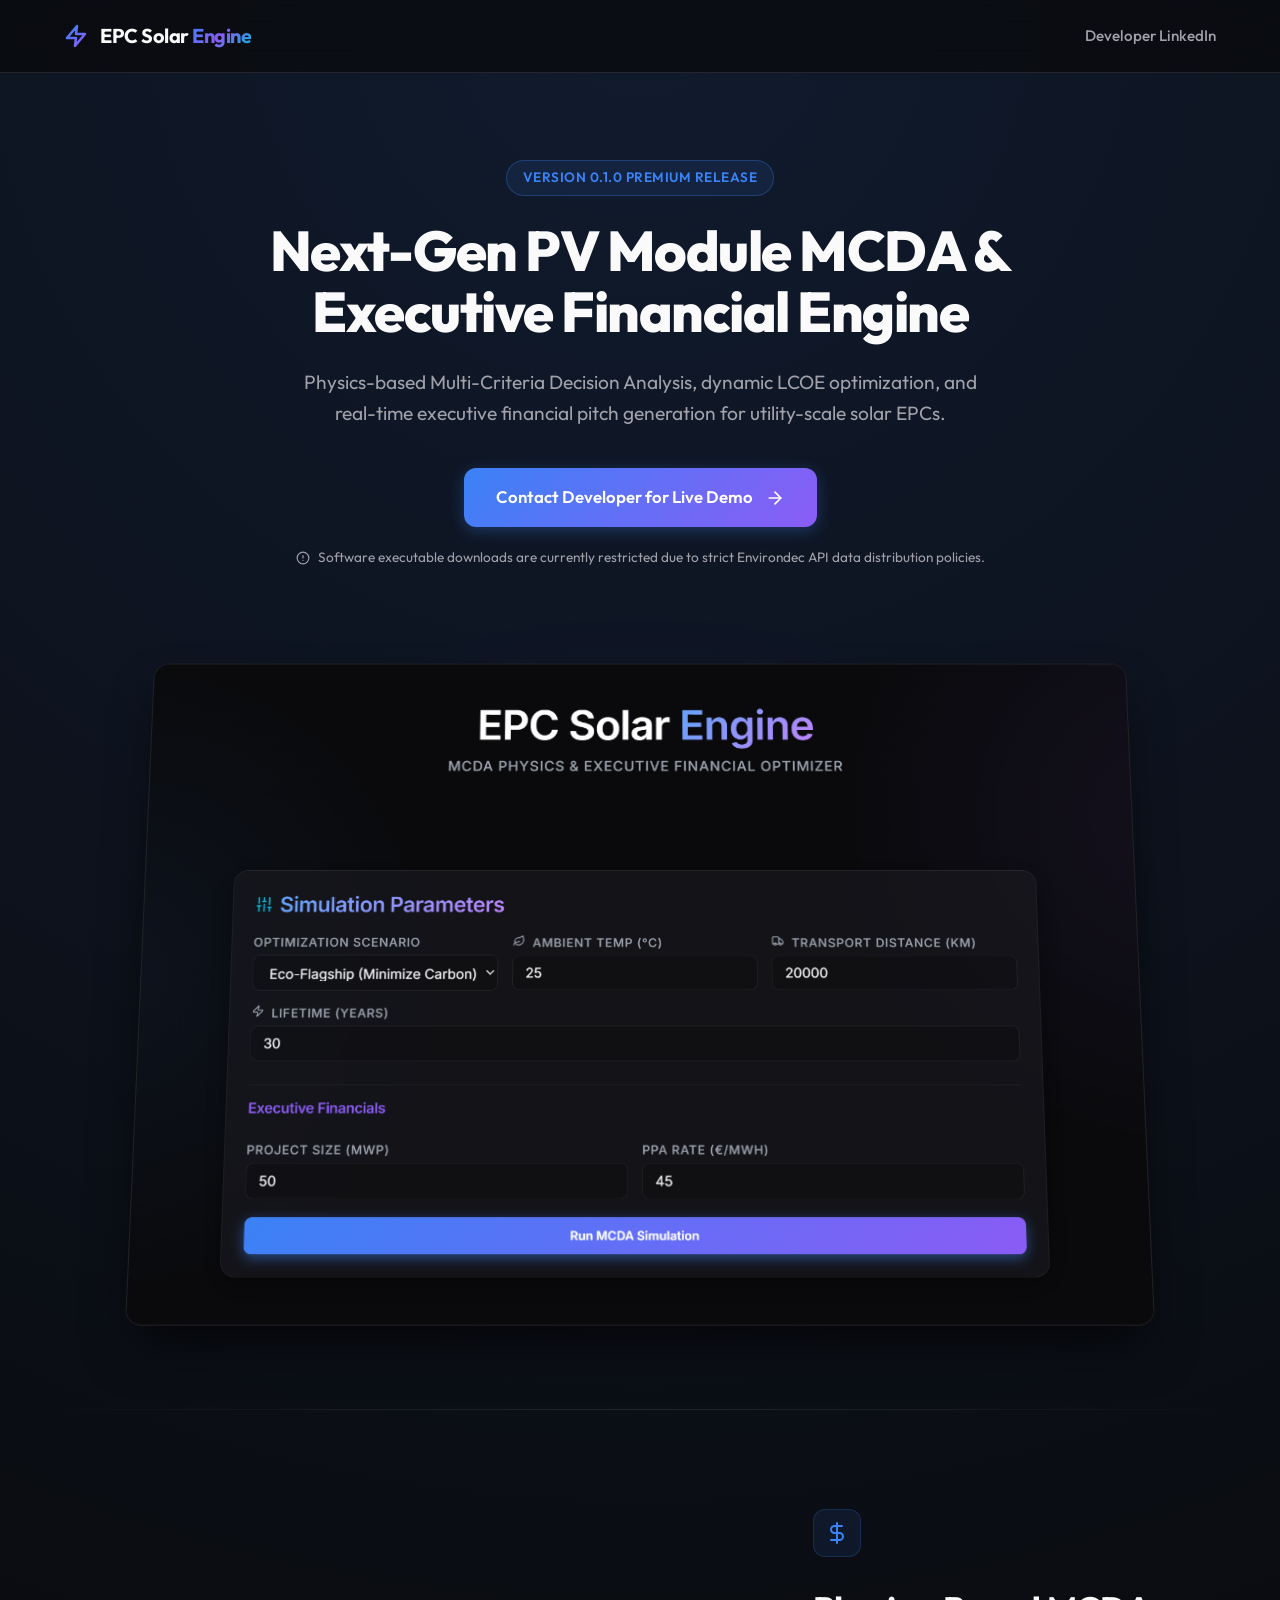
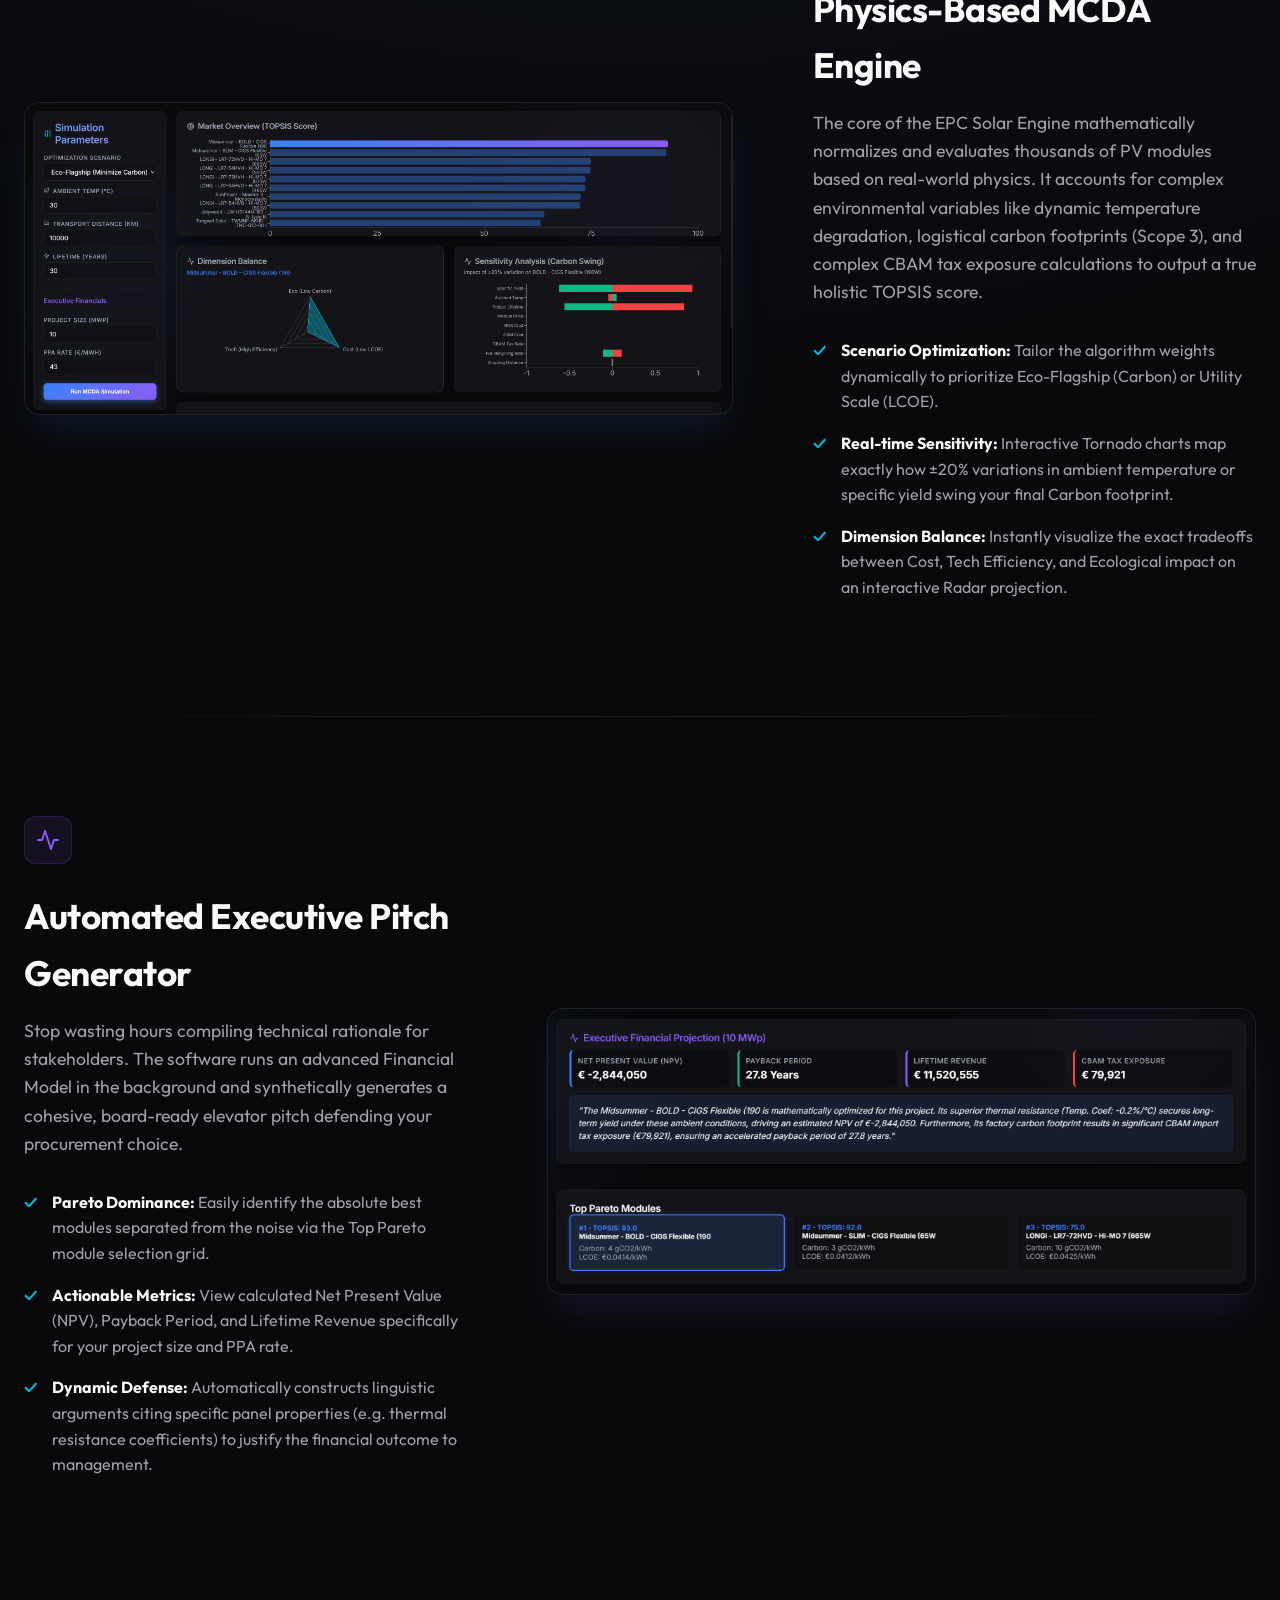
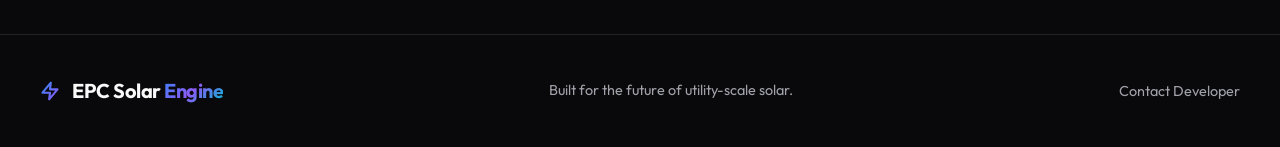
==== index.html @ 70395ce8 "Update LinkedIn contact URLs to official profile" ====
<!DOCTYPE html>
<html lang="en">
<head>
  <meta charset="UTF-8">
  <meta name="viewport" content="width=device-width, initial-scale=1.0">
  <meta name="description" content="EPC Solar Engine - A Next-Generation PV Module MCDA & Executive Financial Engine for optimal solar project planning and procurement.">
  <title>EPC Solar Engine | PV Module MCDA & Financial Optimizer</title>
  
  <!-- Google Fonts: Outfit for modern geometric typography -->
  <link rel="preconnect" href="https://fonts.googleapis.com">
  <link rel="preconnect" href="https://fonts.gstatic.com" crossorigin>
  <link href="https://fonts.googleapis.com/css2?family=Outfit:wght@300;400;500;600;700;800&display=swap" rel="stylesheet">
  
  <link rel="stylesheet" href="styles.css">
</head>
<body>

  <!-- Navigation -->
  <nav class="navbar">
    <div class="nav-container">
      <div class="logo">
        <svg xmlns="http://www.w3.org/2000/svg" width="24" height="24" viewBox="0 0 24 24" fill="none" stroke="url(#logo-gradient)" stroke-width="2.5" stroke-linecap="round" stroke-linejoin="round"><polygon points="13 2 3 14 12 14 11 22 21 10 12 10 13 2"></polygon><defs><linearGradient id="logo-gradient" x1="0%" y1="0%" x2="100%" y2="100%"><stop offset="0%" stop-color="#3b82f6" /><stop offset="100%" stop-color="#8b5cf6" /></linearGradient></defs></svg>
        <span>EPC Solar <span class="text-gradient">Engine</span></span>
      </div>
      <a href="https://www.linkedin.com/in/yashjgupta/" target="_blank" rel="noopener noreferrer" class="nav-link">Developer LinkedIn</a>
    </div>
  </nav>

  <!-- Hero Section -->
  <header class="hero" id="hero">
    <div class="hero-content">
      <div class="badge">Version 0.1.0 Premium Release</div>
      <h1 class="hero-title">Next-Gen PV Module MCDA &<br/>Executive Financial Engine</h1>
      <p class="hero-subtitle">
        Physics-based Multi-Criteria Decision Analysis, dynamic LCOE optimization, and real-time executive financial pitch generation for utility-scale solar EPCs.
      </p>
      
      <div class="cta-group">
        <a href="https://www.linkedin.com/in/yashjgupta/" target="_blank" rel="noopener noreferrer" class="btn-primary">
          <span>Contact Developer for Live Demo</span>
          <svg xmlns="http://www.w3.org/2000/svg" width="20" height="20" viewBox="0 0 24 24" fill="none" stroke="currentColor" stroke-width="2" stroke-linecap="round" stroke-linejoin="round"><path d="M5 12h14"></path><path d="m12 5 7 7-7 7"></path></svg>
        </a>
      </div>
      <p class="disclaimer">
        <svg xmlns="http://www.w3.org/2000/svg" width="14" height="14" viewBox="0 0 24 24" fill="none" stroke="currentColor" stroke-width="2" stroke-linecap="round" stroke-linejoin="round"><circle cx="12" cy="12" r="10"></circle><line x1="12" y1="8" x2="12" y2="12"></line><line x1="12" y1="16" x2="12.01" y2="16"></line></svg>
        Software executable downloads are currently restricted due to strict Environdec API data distribution policies.
      </p>
    </div>

    <!-- Hero Image 3D Presentation -->
    <div class="hero-visual-wrapper">
      <div class="glow-orb"></div>
      <img src="assets/home_page.png" alt="EPC Solar Engine Home Page Dashboard" class="hero-image" id="heroImage" />
    </div>
  </header>

  <!-- Features Section 1: Physics Engine -->
  <section class="feature-section" id="physics-engine">
    <div class="feature-container">
      <div class="feature-visual">
        <img src="assets/hero_dashboard.png" alt="Physics Engine Dashboard with Radar and Tornado Charts" class="feature-image shadow-blue" />
      </div>
      <div class="feature-text">
        <div class="feature-icon-wrapper blue">
          <svg xmlns="http://www.w3.org/2000/svg" width="24" height="24" viewBox="0 0 24 24" fill="none" stroke="currentColor" stroke-width="2" stroke-linecap="round" stroke-linejoin="round"><path d="M12 2v20"></path><path d="M17 5H9.5a3.5 3.5 0 0 0 0 7h5a3.5 3.5 0 0 1 0 7H6"></path></svg>
        </div>
        <h2 class="feature-heading">Physics-Based MCDA Engine</h2>
        <p class="feature-description">
          The core of the EPC Solar Engine mathematically normalizes and evaluates thousands of PV modules based on real-world physics. It accounts for complex environmental variables like dynamic temperature degradation, logistical carbon footprints (Scope 3), and complex CBAM tax exposure calculations to output a true holistic TOPSIS score.
        </p>
        <ul class="feature-list">
          <li><strong>Scenario Optimization:</strong> Tailor the algorithm weights dynamically to prioritize Eco-Flagship (Carbon) or Utility Scale (LCOE).</li>
          <li><strong>Real-time Sensitivity:</strong> Interactive Tornado charts map exactly how ±20% variations in ambient temperature or specific yield swing your final Carbon footprint.</li>
          <li><strong>Dimension Balance:</strong> Instantly visualize the exact tradeoffs between Cost, Tech Efficiency, and Ecological impact on an interactive Radar projection.</li>
        </ul>
      </div>
    </div>
  </section>

  <!-- Features Section 2: Executive Pitch -->
  <section class="feature-section reverse" id="executive-pitch">
    <div class="feature-container">
      <div class="feature-visual">
        <img src="assets/executive_pitch.png" alt="Executive Financial Pitch and Pareto Modules Grid" class="feature-image shadow-purple" />
      </div>
      <div class="feature-text">
        <div class="feature-icon-wrapper purple">
          <svg xmlns="http://www.w3.org/2000/svg" width="24" height="24" viewBox="0 0 24 24" fill="none" stroke="currentColor" stroke-width="2" stroke-linecap="round" stroke-linejoin="round"><path d="M22 12h-4l-3 9L9 3l-3 9H2"></path></svg>
        </div>
        <h2 class="feature-heading">Automated Executive Pitch Generator</h2>
        <p class="feature-description">
          Stop wasting hours compiling technical rationale for stakeholders. The software runs an advanced Financial Model in the background and synthetically generates a cohesive, board-ready elevator pitch defending your procurement choice.
        </p>
        <ul class="feature-list">
          <li><strong>Pareto Dominance:</strong> Easily identify the absolute best modules separated from the noise via the Top Pareto module selection grid.</li>
          <li><strong>Actionable Metrics:</strong> View calculated Net Present Value (NPV), Payback Period, and Lifetime Revenue specifically for your project size and PPA rate.</li>
          <li><strong>Dynamic Defense:</strong> Automatically constructs linguistic arguments citing specific panel properties (e.g. thermal resistance coefficients) to justify the financial outcome to management.</li>
        </ul>
      </div>
    </div>
  </section>

  <!-- Footer -->
  <footer class="footer">
    <div class="footer-content">
      <div class="logo">
        <svg xmlns="http://www.w3.org/2000/svg" width="20" height="20" viewBox="0 0 24 24" fill="none" stroke="url(#logo-gradient)" stroke-width="2.5" stroke-linecap="round" stroke-linejoin="round"><polygon points="13 2 3 14 12 14 11 22 21 10 12 10 13 2"></polygon></svg>
        <span>EPC Solar <span class="text-gradient">Engine</span></span>
      </div>
      <p class="footer-text">Built for the future of utility-scale solar.</p>
      <div class="footer-links">
        <a href="https://www.linkedin.com/in/yashjgupta/" target="_blank" rel="noopener noreferrer">Contact Developer</a>
      </div>
    </div>
  </footer>

</body>
</html>
---- styles.css ----
/* CSS Variables & Reset */
:root {
  --bg-main: #09090b;
  --bg-card: rgba(255, 255, 255, 0.03);
  --bg-card-hover: rgba(255, 255, 255, 0.06);
  --text-main: #fafafa;
  --text-muted: #a1a1aa;
  
  --accent-blue: #3b82f6;
  --accent-purple: #8b5cf6;
  --accent-cyan: #06b6d4;
  
  --border-light: rgba(255, 255, 255, 0.1);
  --border-highlight: rgba(255, 255, 255, 0.2);
}

* {
  box-sizing: border-box;
  margin: 0;
  padding: 0;
}

body {
  font-family: 'Outfit', -apple-system, BlinkMacSystemFont, "Segoe UI", Roboto, Helvetica, Arial, sans-serif;
  background-color: var(--bg-main);
  color: var(--text-main);
  line-height: 1.6;
  overflow-x: hidden;
  /* Subtle background radial glow */
  background-image: radial-gradient(circle at 50% 0%, rgba(59, 130, 246, 0.15), transparent 60%);
}

/* Typography Utilities */
.text-gradient {
  background: linear-gradient(135deg, var(--accent-blue), var(--accent-purple), var(--accent-cyan));
  -webkit-background-clip: text;
  -webkit-text-fill-color: transparent;
  background-clip: text;
}

/* Navigation */
.navbar {
  position: fixed;
  top: 0;
  width: 100%;
  padding: 20px 0;
  z-index: 1000;
  backdrop-filter: blur(12px);
  -webkit-backdrop-filter: blur(12px);
  border-bottom: 1px solid var(--border-light);
  background: rgba(9, 9, 11, 0.7);
}

.nav-container {
  max-width: 1200px;
  margin: 0 auto;
  padding: 0 24px;
  display: flex;
  justify-content: space-between;
  align-items: center;
}

.logo {
  display: flex;
  align-items: center;
  gap: 12px;
  font-size: 1.25rem;
  font-weight: 700;
  letter-spacing: -0.5px;
}

.nav-link {
  color: var(--text-muted);
  text-decoration: none;
  font-weight: 500;
  font-size: 0.95rem;
  transition: color 0.2s ease;
}

.nav-link:hover {
  color: var(--text-main);
}

/* Hero Section */
.hero {
  padding: 160px 24px 80px;
  max-width: 1200px;
  margin: 0 auto;
  text-align: center;
  display: flex;
  flex-direction: column;
  align-items: center;
}

.badge {
  display: inline-block;
  padding: 6px 16px;
  border-radius: 9999px;
  background: rgba(59, 130, 246, 0.1);
  border: 1px solid rgba(59, 130, 246, 0.3);
  color: var(--accent-blue);
  font-size: 0.85rem;
  font-weight: 600;
  letter-spacing: 0.5px;
  text-transform: uppercase;
  margin-bottom: 24px;
  animation: fadeUp 0.8s ease-out;
}

.hero-title {
  font-size: 3.5rem;
  font-weight: 800;
  line-height: 1.1;
  letter-spacing: -1.5px;
  margin-bottom: 24px;
  animation: fadeUp 0.8s ease-out 0.1s both;
}

.hero-subtitle {
  font-size: 1.2rem;
  color: var(--text-muted);
  max-width: 700px;
  margin: 0 auto 40px;
  animation: fadeUp 0.8s ease-out 0.2s both;
}

.cta-group {
  display: flex;
  justify-content: center;
  gap: 16px;
  margin-bottom: 20px;
  animation: fadeUp 0.8s ease-out 0.3s both;
}

.btn-primary {
  display: flex;
  align-items: center;
  gap: 12px;
  background: linear-gradient(135deg, var(--accent-blue), var(--accent-purple));
  color: white;
  text-decoration: none;
  padding: 16px 32px;
  border-radius: 12px;
  font-weight: 600;
  font-size: 1.05rem;
  transition: all 0.3s ease;
  box-shadow: 0 4px 15px rgba(59, 130, 246, 0.3);
}

.btn-primary:hover {
  transform: translateY(-2px);
  box-shadow: 0 8px 25px rgba(59, 130, 246, 0.4);
}

.disclaimer {
  font-size: 0.85rem;
  color: var(--text-muted);
  display: flex;
  align-items: center;
  justify-content: center;
  gap: 8px;
  animation: fadeUp 0.8s ease-out 0.4s both;
}

/* 3D Visual Presentation */
.hero-visual-wrapper {
  position: relative;
  margin-top: 80px;
  width: 100%;
  max-width: 1000px;
  perspective: 2000px;
  animation: fadeUp 1s ease-out 0.5s both;
}

.glow-orb {
  position: absolute;
  top: 50%;
  left: 50%;
  transform: translate(-50%, -50%);
  width: 80%;
  height: 80%;
  background: radial-gradient(circle, rgba(139, 92, 246, 0.2), transparent 70%);
  filter: blur(60px);
  z-index: -1;
}

.hero-image {
  width: 100%;
  height: auto;
  border-radius: 16px;
  border: 1px solid var(--border-light);
  box-shadow: 0 25px 50px -12px rgba(0, 0, 0, 0.7);
  transform: rotateX(10deg) rotateY(0deg);
  transition: transform 0.5s cubic-bezier(0.2, 0.8, 0.2, 1);
  background: var(--bg-main);
}

.hero-visual-wrapper:hover .hero-image {
  transform: rotateX(2deg) rotateY(0deg);
}

/* Feature Sections */
.feature-section {
  padding: 100px 24px;
  position: relative;
}

.feature-section::before {
  content: '';
  position: absolute;
  top: 0;
  left: 0;
  right: 0;
  height: 1px;
  background: linear-gradient(90deg, transparent, var(--border-light), transparent);
}

.feature-container {
  max-width: 1400px;
  margin: 0 auto;
  display: flex;
  align-items: center;
  gap: 80px;
}

.feature-section.reverse .feature-container {
  flex-direction: row-reverse;
}

.feature-text {
  flex: 1;
}

.feature-icon-wrapper {
  width: 48px;
  height: 48px;
  border-radius: 12px;
  display: flex;
  align-items: center;
  justify-content: center;
  margin-bottom: 24px;
}

.feature-icon-wrapper.blue { background: rgba(59, 130, 246, 0.1); color: var(--accent-blue); border: 1px solid rgba(59, 130, 246, 0.2); }
.feature-icon-wrapper.purple { background: rgba(139, 92, 246, 0.1); color: var(--accent-purple); border: 1px solid rgba(139, 92, 246, 0.2); }

.feature-heading {
  font-size: 2.2rem;
  font-weight: 700;
  margin-bottom: 16px;
  letter-spacing: -0.5px;
}

.feature-description {
  color: var(--text-muted);
  font-size: 1.1rem;
  margin-bottom: 32px;
}

.feature-list {
  list-style: none;
}

.feature-list li {
  position: relative;
  padding-left: 28px;
  margin-bottom: 16px;
  color: var(--text-muted);
}

.feature-list li strong {
  color: var(--text-main);
}

.feature-list li::before {
  content: '✓';
  position: absolute;
  left: 0;
  top: 0;
  color: var(--accent-cyan);
  font-weight: bold;
}

.feature-visual {
  flex: 1.6;
  position: relative;
}

.feature-image {
  width: 100%;
  border-radius: 16px;
  border: 1px solid var(--border-light);
  background: var(--bg-main);
  transition: transform 0.4s ease;
}

.feature-image:hover {
  transform: scale(1.02);
}

.shadow-blue {
  box-shadow: 0 20px 40px -10px rgba(59, 130, 246, 0.15);
}

.shadow-purple {
  box-shadow: 0 20px 40px -10px rgba(139, 92, 246, 0.15);
}

/* Footer */
.footer {
  border-top: 1px solid var(--border-light);
  padding: 40px 24px;
  margin-top: 40px;
}

.footer-content {
  max-width: 1200px;
  margin: 0 auto;
  display: flex;
  justify-content: space-between;
  align-items: center;
}

.footer-text {
  color: var(--text-muted);
  font-size: 0.9rem;
}

.footer-links a {
  color: var(--text-muted);
  text-decoration: none;
  font-size: 0.9rem;
  transition: color 0.2s;
}

.footer-links a:hover {
  color: var(--text-main);
}

/* Animations */
@keyframes fadeUp {
  from {
    opacity: 0;
    transform: translateY(20px);
  }
  to {
    opacity: 1;
    transform: translateY(0);
  }
}

/* Responsive Design */
@media (max-width: 968px) {
  .hero-title {
    font-size: 2.5rem;
  }
  
  .feature-container, 
  .feature-section.reverse .feature-container {
    flex-direction: column;
    gap: 40px;
  }
  
  .feature-visual {
    width: 100%;
  }
  
  .footer-content {
    flex-direction: column;
    gap: 20px;
    text-align: center;
  }
}
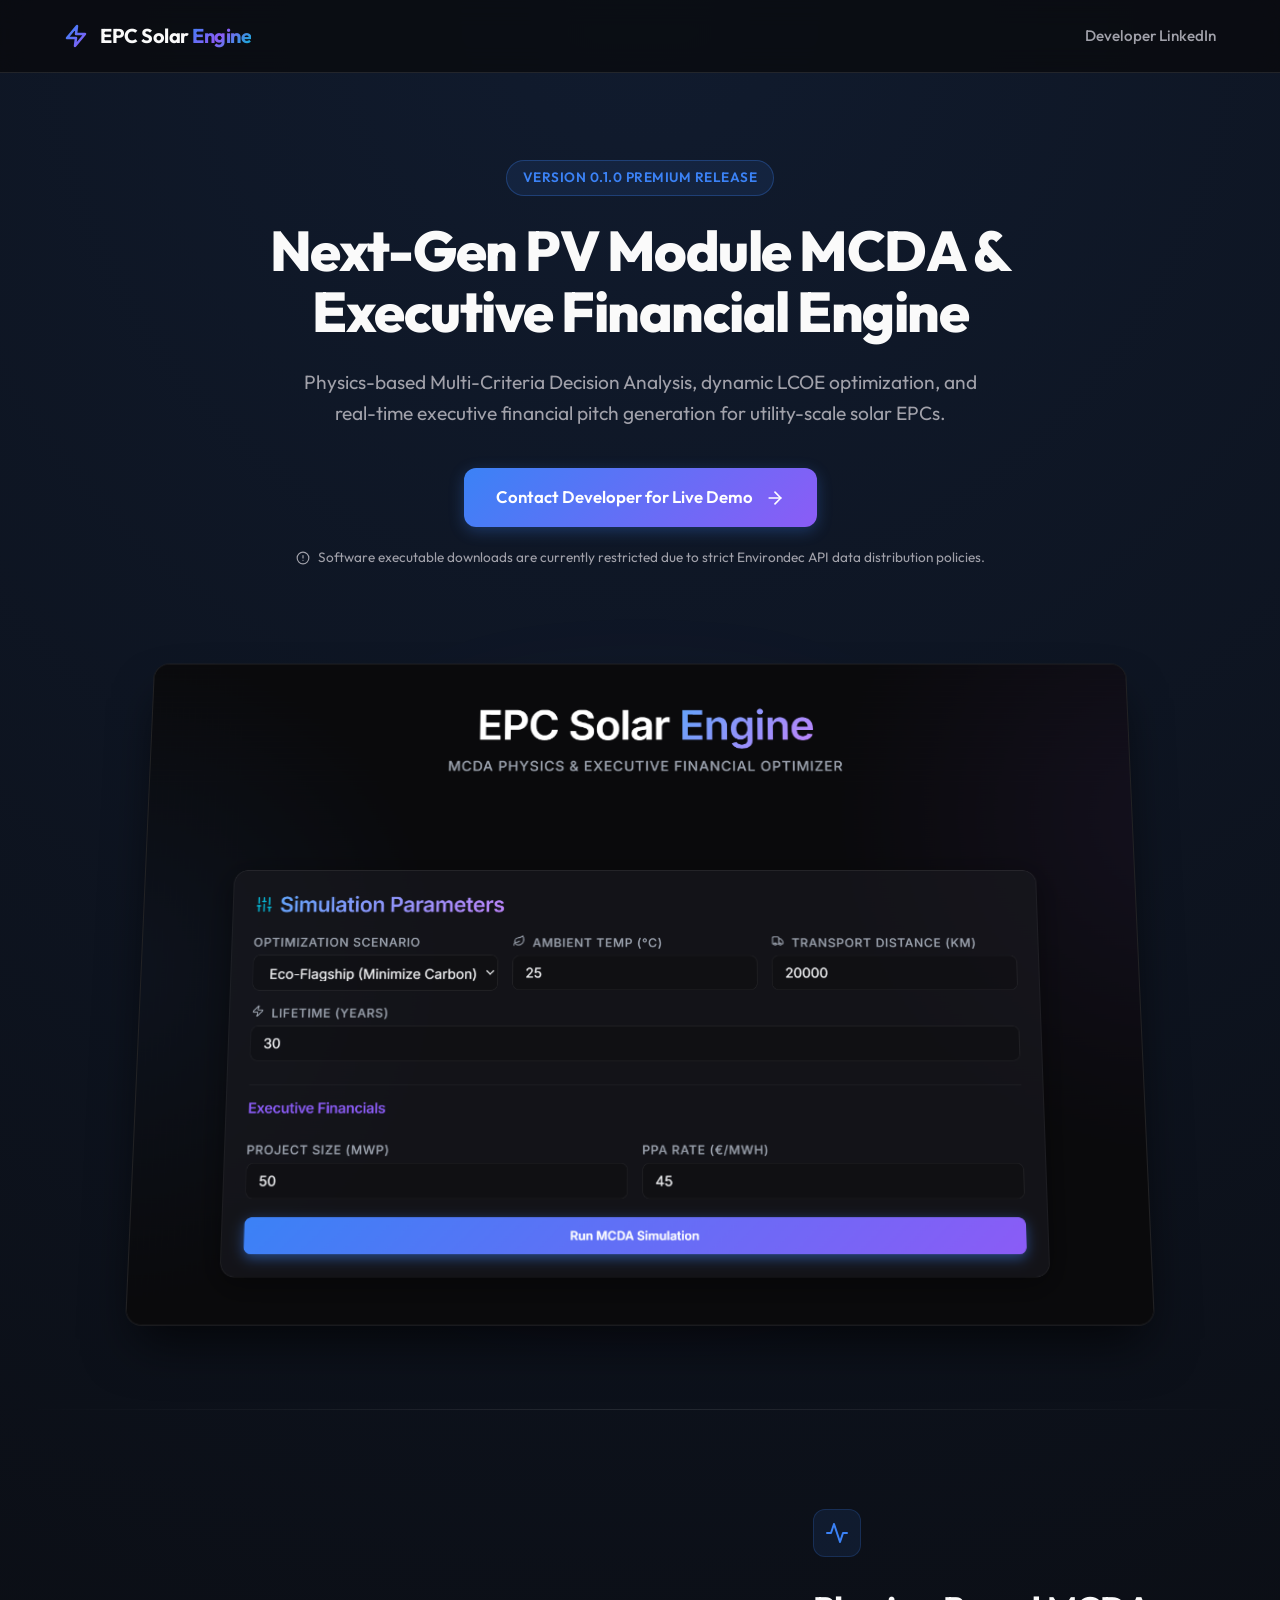
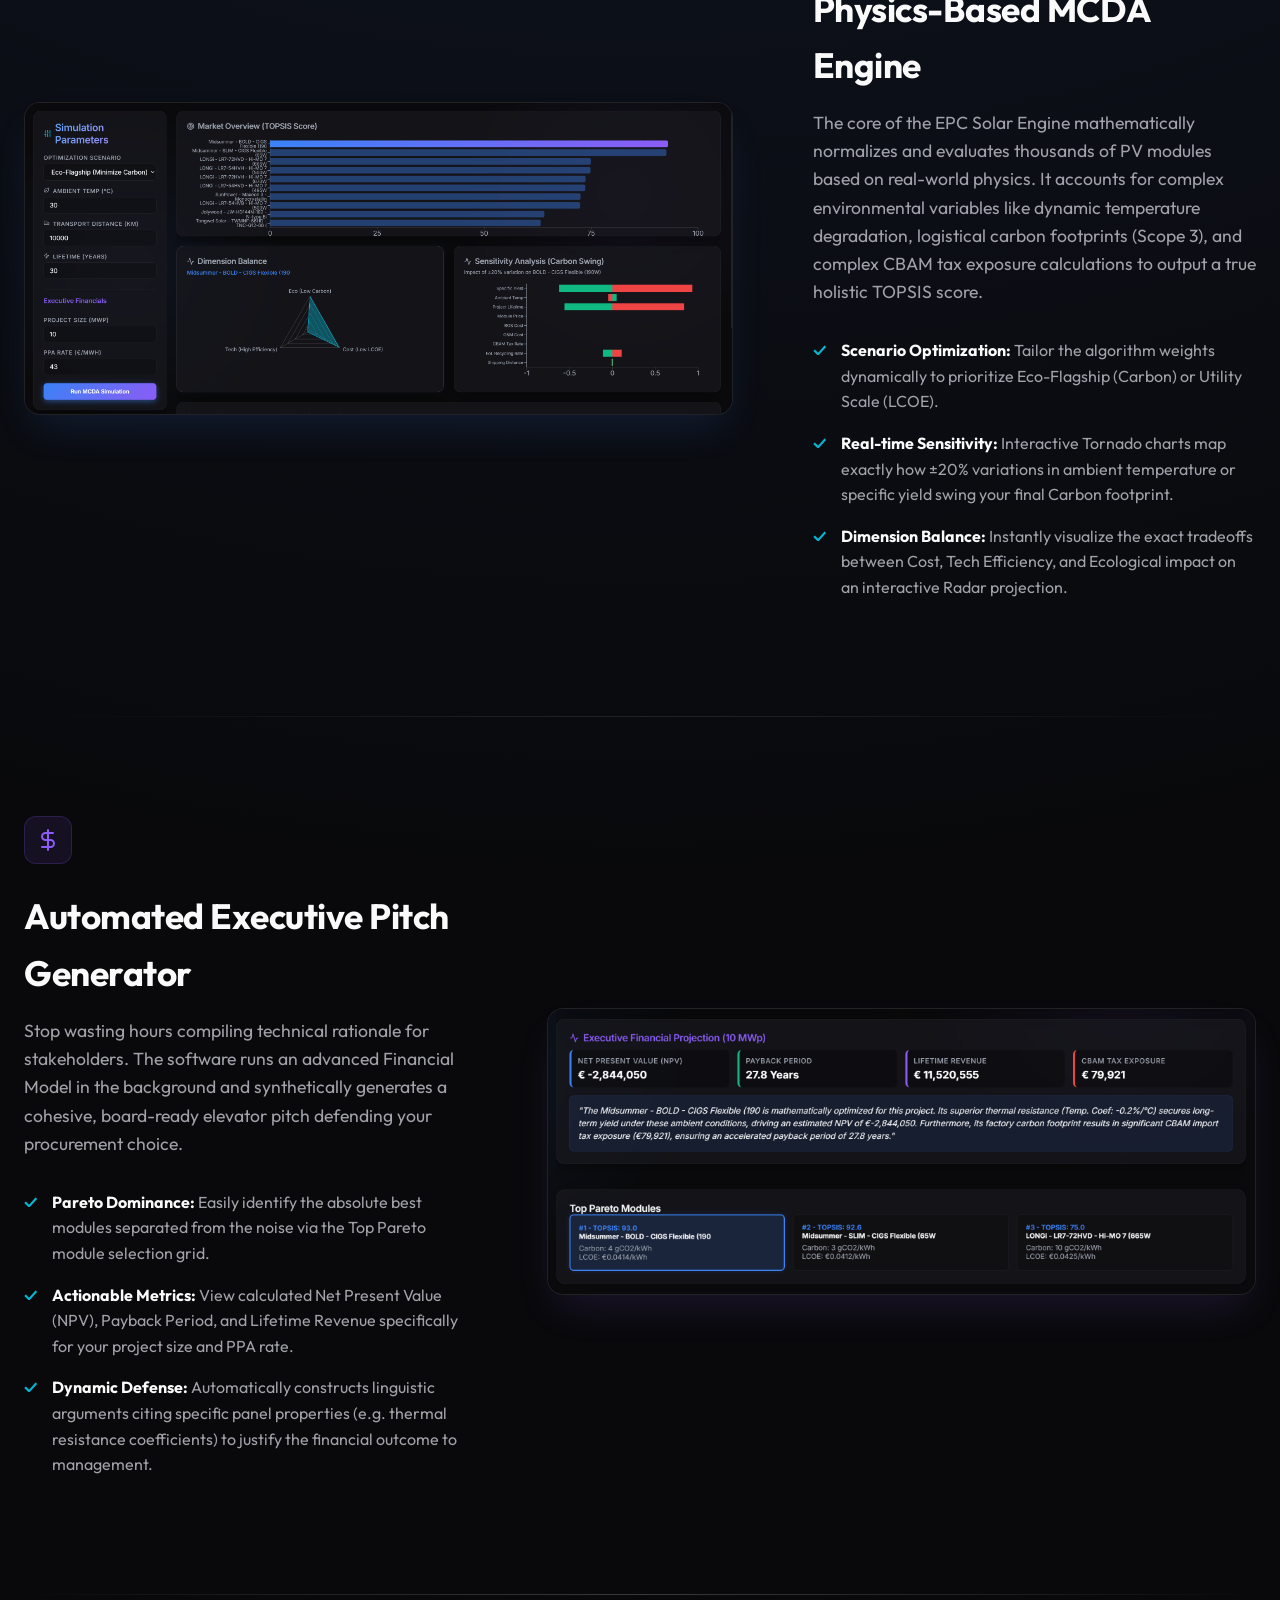
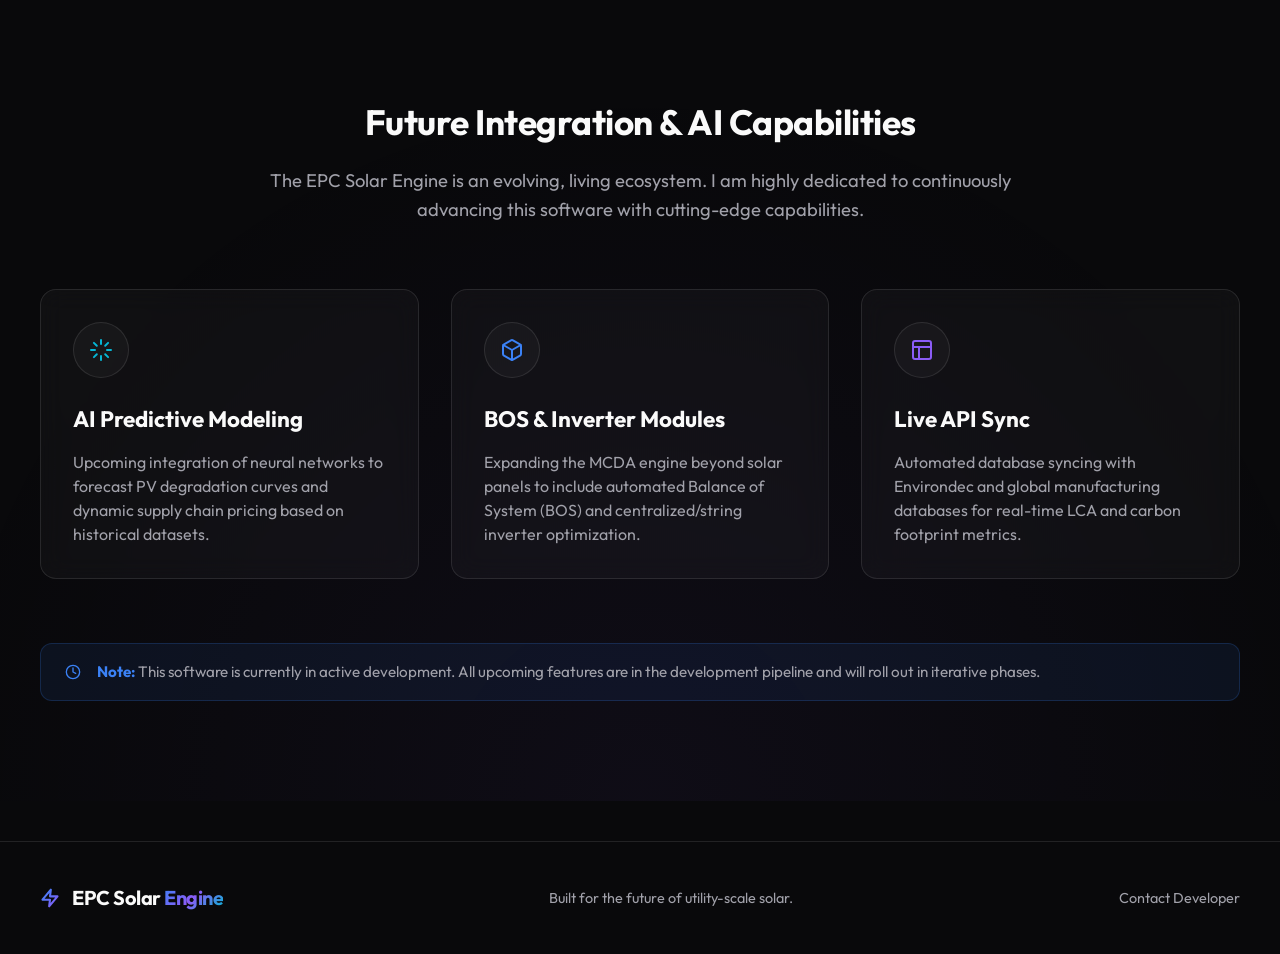
==== commit 39e621f9: "UI tweaks: Swap section icons and add comprehensive Future Roadmap & AI Integration section" ====
--- a/index.html
+++ b/index.html
@@ -62,7 +62,7 @@
       </div>
       <div class="feature-text">
         <div class="feature-icon-wrapper blue">
-          <svg xmlns="http://www.w3.org/2000/svg" width="24" height="24" viewBox="0 0 24 24" fill="none" stroke="currentColor" stroke-width="2" stroke-linecap="round" stroke-linejoin="round"><path d="M12 2v20"></path><path d="M17 5H9.5a3.5 3.5 0 0 0 0 7h5a3.5 3.5 0 0 1 0 7H6"></path></svg>
+          <svg xmlns="http://www.w3.org/2000/svg" width="24" height="24" viewBox="0 0 24 24" fill="none" stroke="currentColor" stroke-width="2" stroke-linecap="round" stroke-linejoin="round"><path d="M22 12h-4l-3 9L9 3l-3 9H2"></path></svg>
         </div>
         <h2 class="feature-heading">Physics-Based MCDA Engine</h2>
         <p class="feature-description">
@@ -85,7 +85,7 @@
       </div>
       <div class="feature-text">
         <div class="feature-icon-wrapper purple">
-          <svg xmlns="http://www.w3.org/2000/svg" width="24" height="24" viewBox="0 0 24 24" fill="none" stroke="currentColor" stroke-width="2" stroke-linecap="round" stroke-linejoin="round"><path d="M22 12h-4l-3 9L9 3l-3 9H2"></path></svg>
+          <svg xmlns="http://www.w3.org/2000/svg" width="24" height="24" viewBox="0 0 24 24" fill="none" stroke="currentColor" stroke-width="2" stroke-linecap="round" stroke-linejoin="round"><path d="M12 2v20"></path><path d="M17 5H9.5a3.5 3.5 0 0 0 0 7h5a3.5 3.5 0 0 1 0 7H6"></path></svg>
         </div>
         <h2 class="feature-heading">Automated Executive Pitch Generator</h2>
         <p class="feature-description">
@@ -96,6 +96,45 @@
           <li><strong>Actionable Metrics:</strong> View calculated Net Present Value (NPV), Payback Period, and Lifetime Revenue specifically for your project size and PPA rate.</li>
           <li><strong>Dynamic Defense:</strong> Automatically constructs linguistic arguments citing specific panel properties (e.g. thermal resistance coefficients) to justify the financial outcome to management.</li>
         </ul>
+      </div>
+    </div>
+  </section>
+
+  <!-- Future Roadmap Section -->
+  <section class="roadmap-section" id="roadmap">
+    <div class="roadmap-container">
+      <div class="roadmap-header">
+        <h2 class="feature-heading">Future Integration & AI Capabilities</h2>
+        <p class="roadmap-subtitle">The EPC Solar Engine is an evolving, living ecosystem. I am highly dedicated to continuously advancing this software with cutting-edge capabilities.</p>
+      </div>
+      
+      <div class="roadmap-grid">
+        <div class="roadmap-card">
+          <div class="roadmap-icon">
+            <svg xmlns="http://www.w3.org/2000/svg" width="24" height="24" viewBox="0 0 24 24" fill="none" stroke="var(--accent-cyan)" stroke-width="2" stroke-linecap="round" stroke-linejoin="round"><path d="M12 2v4"></path><path d="m16.2 7.8 2.9-2.9"></path><path d="M18 12h4"></path><path d="m16.2 16.2 2.9 2.9"></path><path d="M12 18v4"></path><path d="m4.9 19.1 2.9-2.9"></path><path d="M2 12h4"></path><path d="m4.9 4.9 2.9 2.9"></path></svg>
+          </div>
+          <h3>AI Predictive Modeling</h3>
+          <p>Upcoming integration of neural networks to forecast PV degradation curves and dynamic supply chain pricing based on historical datasets.</p>
+        </div>
+        <div class="roadmap-card">
+          <div class="roadmap-icon">
+            <svg xmlns="http://www.w3.org/2000/svg" width="24" height="24" viewBox="0 0 24 24" fill="none" stroke="var(--accent-blue)" stroke-width="2" stroke-linecap="round" stroke-linejoin="round"><path d="M21 16V8a2 2 0 0 0-1-1.73l-7-4a2 2 0 0 0-2 0l-7 4A2 2 0 0 0 3 8v8a2 2 0 0 0 1 1.73l7 4a2 2 0 0 0 2 0l7-4A2 2 0 0 0 21 16z"></path><polyline points="3.29 7 12 12 20.71 7"></polyline><line x1="12" y1="22" x2="12" y2="12"></line></svg>
+          </div>
+          <h3>BOS & Inverter Modules</h3>
+          <p>Expanding the MCDA engine beyond solar panels to include automated Balance of System (BOS) and centralized/string inverter optimization.</p>
+        </div>
+        <div class="roadmap-card">
+          <div class="roadmap-icon">
+            <svg xmlns="http://www.w3.org/2000/svg" width="24" height="24" viewBox="0 0 24 24" fill="none" stroke="var(--accent-purple)" stroke-width="2" stroke-linecap="round" stroke-linejoin="round"><rect x="3" y="3" width="18" height="18" rx="2" ry="2"></rect><line x1="3" y1="9" x2="21" y2="9"></line><line x1="9" y1="21" x2="9" y2="9"></line></svg>
+          </div>
+          <h3>Live API Sync</h3>
+          <p>Automated database syncing with Environdec and global manufacturing databases for real-time LCA and carbon footprint metrics.</p>
+        </div>
+      </div>
+
+      <div class="development-notice">
+        <svg xmlns="http://www.w3.org/2000/svg" width="16" height="16" viewBox="0 0 24 24" fill="none" stroke="currentColor" stroke-width="2" stroke-linecap="round" stroke-linejoin="round"><path d="M12 22c5.523 0 10-4.477 10-10S17.523 2 12 2 2 6.477 2 12s4.477 10 10 10z"></path><polyline points="12 6 12 12 16 14"></polyline></svg>
+        <p><strong>Note:</strong> This software is currently in active development. All upcoming features are in the development pipeline and will roll out in iterative phases.</p>
       </div>
     </div>
   </section>
--- a/styles.css
+++ b/styles.css
@@ -306,6 +306,106 @@
   box-shadow: 0 20px 40px -10px rgba(139, 92, 246, 0.15);
 }
 
+/* Roadmap Section */
+.roadmap-section {
+  padding: 100px 24px;
+  position: relative;
+  background: radial-gradient(circle at 50% 100%, rgba(139, 92, 246, 0.05), transparent 70%);
+}
+
+.roadmap-section::before {
+  content: '';
+  position: absolute;
+  top: 0;
+  left: 0;
+  right: 0;
+  height: 1px;
+  background: linear-gradient(90deg, transparent, var(--border-highlight), transparent);
+}
+
+.roadmap-container {
+  max-width: 1200px;
+  margin: 0 auto;
+}
+
+.roadmap-header {
+  text-align: center;
+  margin-bottom: 64px;
+}
+
+.roadmap-subtitle {
+  color: var(--text-muted);
+  font-size: 1.15rem;
+  max-width: 800px;
+  margin: 0 auto;
+}
+
+.roadmap-grid {
+  display: grid;
+  grid-template-columns: repeat(3, 1fr);
+  gap: 32px;
+  margin-bottom: 64px;
+}
+
+.roadmap-card {
+  background: var(--bg-card);
+  border: 1px solid var(--border-light);
+  border-radius: 16px;
+  padding: 32px;
+  transition: all 0.3s ease;
+  backdrop-filter: blur(12px);
+}
+
+.roadmap-card:hover {
+  transform: translateY(-5px);
+  border-color: var(--border-highlight);
+  background: var(--bg-card-hover);
+}
+
+.roadmap-icon {
+  width: 56px;
+  height: 56px;
+  border-radius: 50%;
+  background: rgba(255, 255, 255, 0.03);
+  border: 1px solid var(--border-light);
+  display: flex;
+  align-items: center;
+  justify-content: center;
+  margin-bottom: 24px;
+}
+
+.roadmap-card h3 {
+  font-size: 1.4rem;
+  margin-bottom: 12px;
+  color: var(--text-main);
+}
+
+.roadmap-card p {
+  color: var(--text-muted);
+  font-size: 1rem;
+  line-height: 1.5;
+}
+
+.development-notice {
+  background: rgba(59, 130, 246, 0.08);
+  border: 1px solid rgba(59, 130, 246, 0.2);
+  border-radius: 12px;
+  padding: 16px 24px;
+  display: flex;
+  align-items: center;
+  gap: 16px;
+  color: var(--accent-blue);
+  font-size: 0.95rem;
+}
+
+.development-notice p {
+  color: var(--text-muted);
+}
+
+.development-notice strong {
+  color: var(--accent-blue);
+}
+
 /* Footer */
 .footer {
   border-top: 1px solid var(--border-light);
@@ -364,6 +464,11 @@
   .feature-visual {
     width: 100%;
   }
+
+  .roadmap-grid {
+    grid-template-columns: 1fr;
+    gap: 24px;
+  }
   
   .footer-content {
     flex-direction: column;
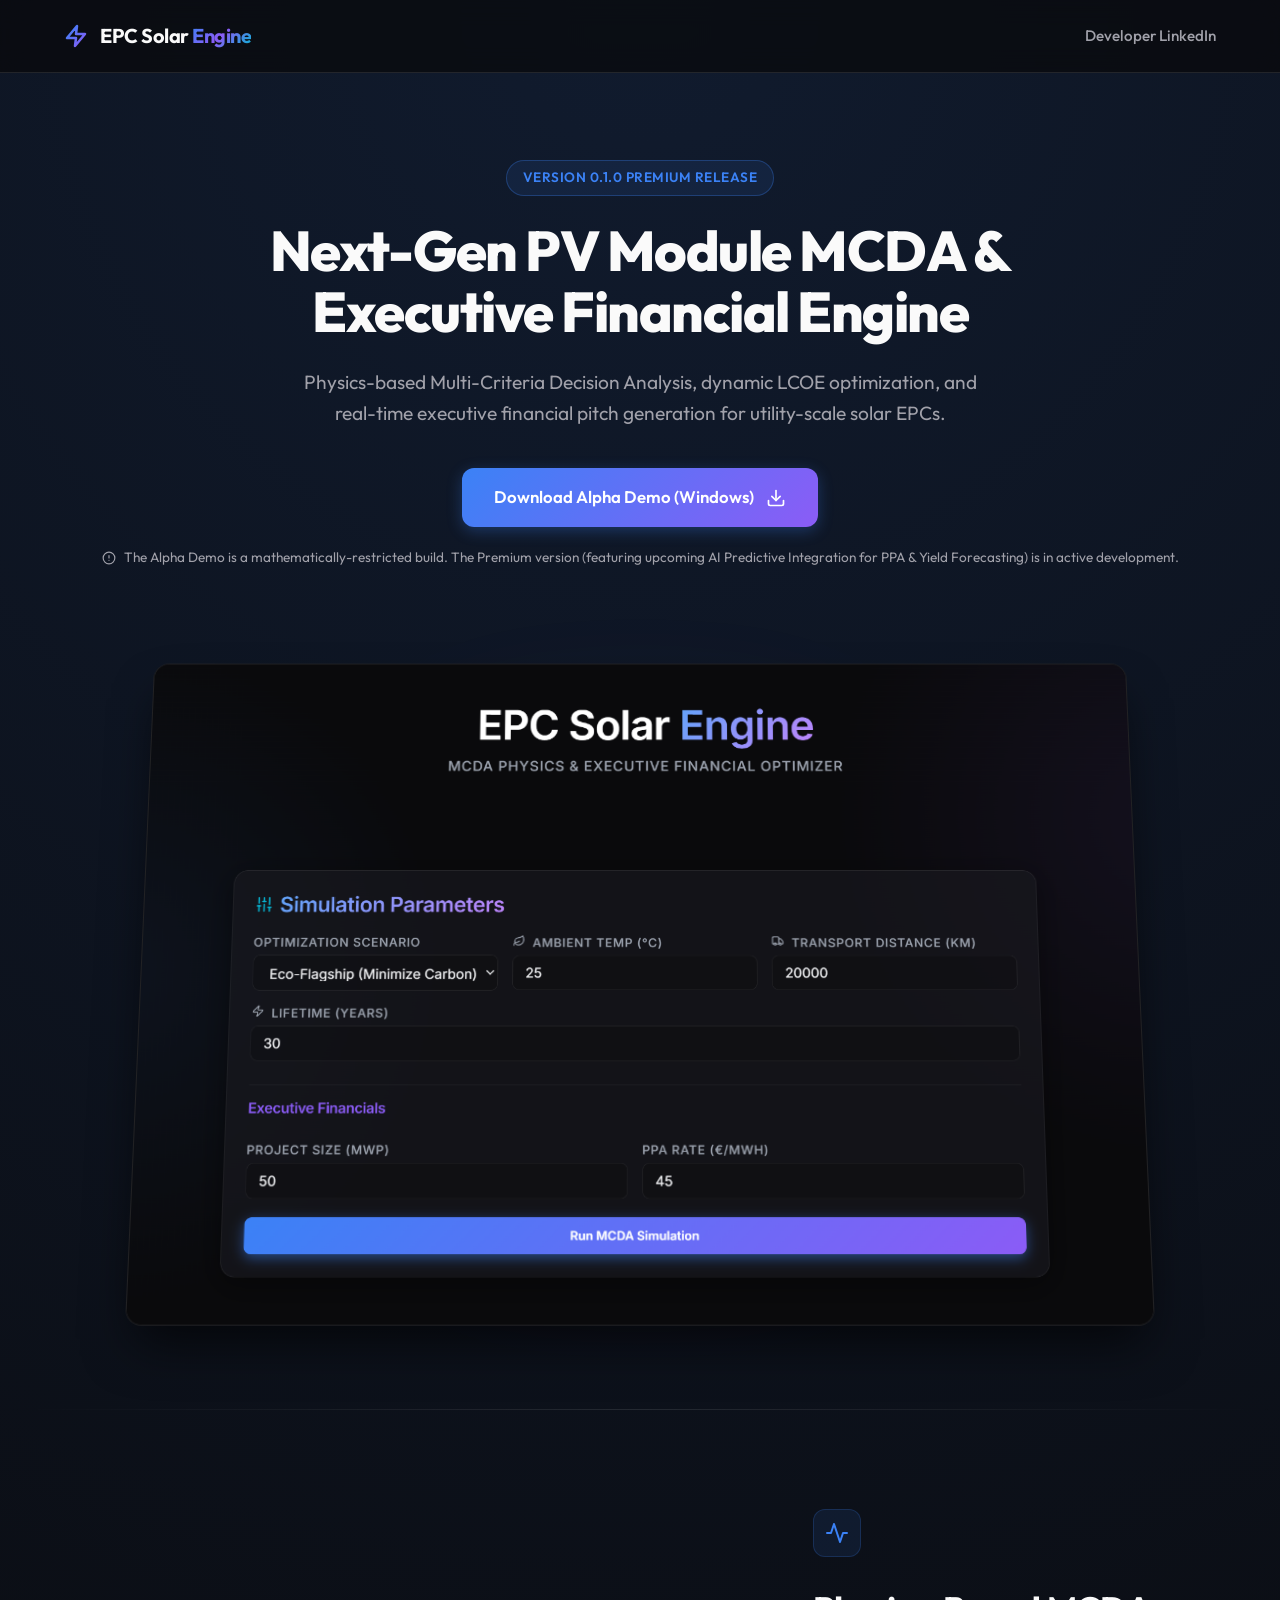
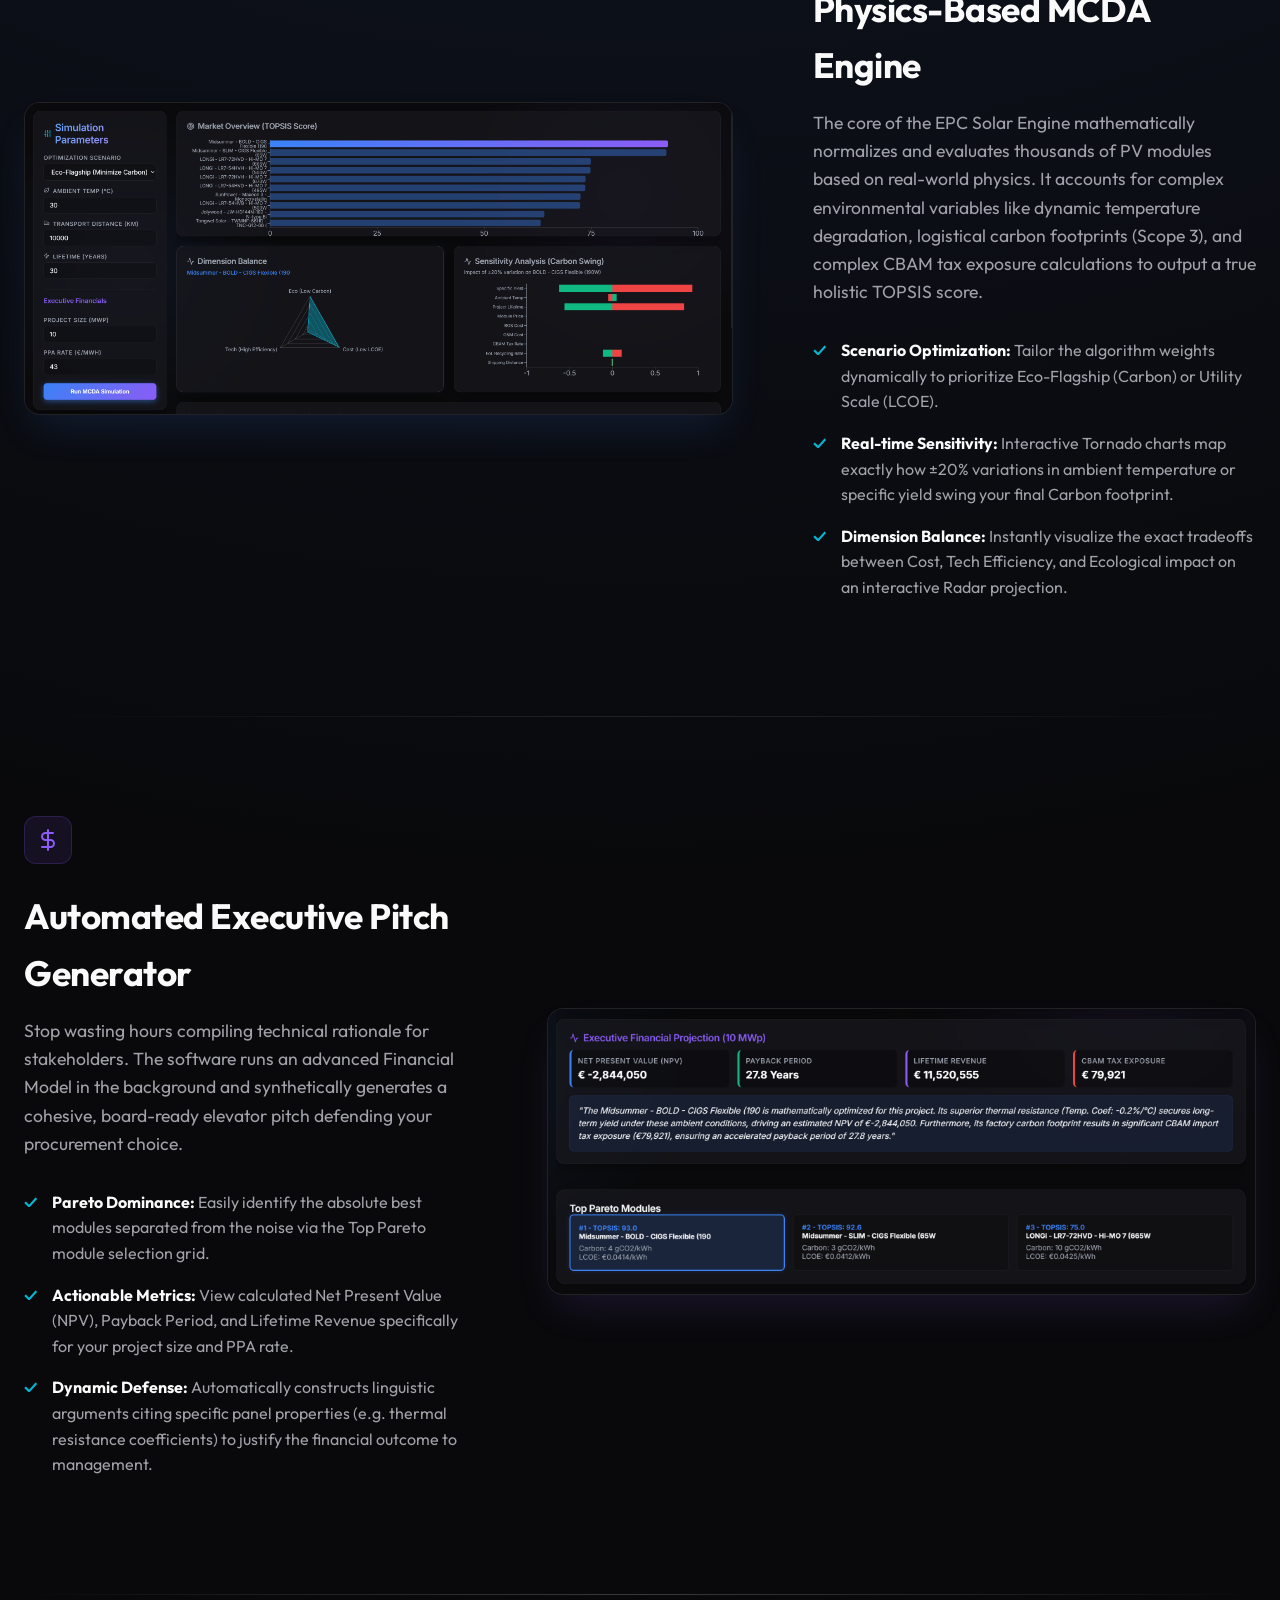
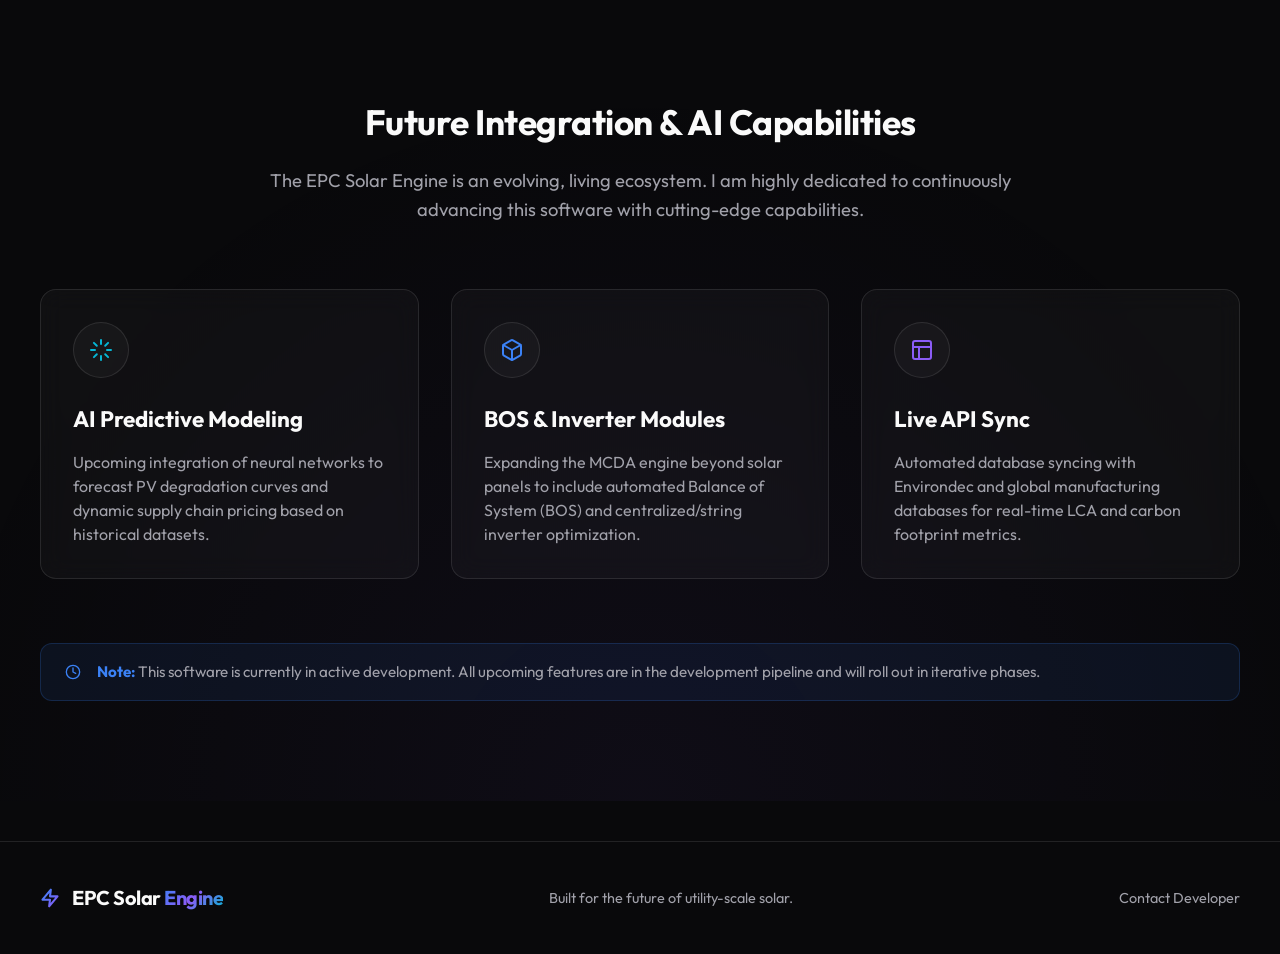
==== commit 2ac4ad8b: "Update landing page and README for Alpha Demo release" ====
--- a/index.html
+++ b/index.html
@@ -36,14 +36,14 @@
       </p>
       
       <div class="cta-group">
-        <a href="https://www.linkedin.com/in/yashjgupta/" target="_blank" rel="noopener noreferrer" class="btn-primary">
-          <span>Contact Developer for Live Demo</span>
-          <svg xmlns="http://www.w3.org/2000/svg" width="20" height="20" viewBox="0 0 24 24" fill="none" stroke="currentColor" stroke-width="2" stroke-linecap="round" stroke-linejoin="round"><path d="M5 12h14"></path><path d="m12 5 7 7-7 7"></path></svg>
+        <a href="https://github.com/YashGupta/epc-solar-public/releases" target="_blank" rel="noopener noreferrer" class="btn-primary">
+          <span>Download Alpha Demo (Windows)</span>
+          <svg xmlns="http://www.w3.org/2000/svg" width="20" height="20" viewBox="0 0 24 24" fill="none" stroke="currentColor" stroke-width="2" stroke-linecap="round" stroke-linejoin="round"><path d="M21 15v4a2 2 0 0 1-2 2H5a2 2 0 0 1-2-2v-4"></path><polyline points="7 10 12 15 17 10"></polyline><line x1="12" y1="15" x2="12" y2="3"></line></svg>
         </a>
       </div>
       <p class="disclaimer">
         <svg xmlns="http://www.w3.org/2000/svg" width="14" height="14" viewBox="0 0 24 24" fill="none" stroke="currentColor" stroke-width="2" stroke-linecap="round" stroke-linejoin="round"><circle cx="12" cy="12" r="10"></circle><line x1="12" y1="8" x2="12" y2="12"></line><line x1="12" y1="16" x2="12.01" y2="16"></line></svg>
-        Software executable downloads are currently restricted due to strict Environdec API data distribution policies.
+        The Alpha Demo is a mathematically-restricted build. The Premium version (featuring upcoming AI Predictive Integration for PPA & Yield Forecasting) is in active development.
       </p>
     </div>
 
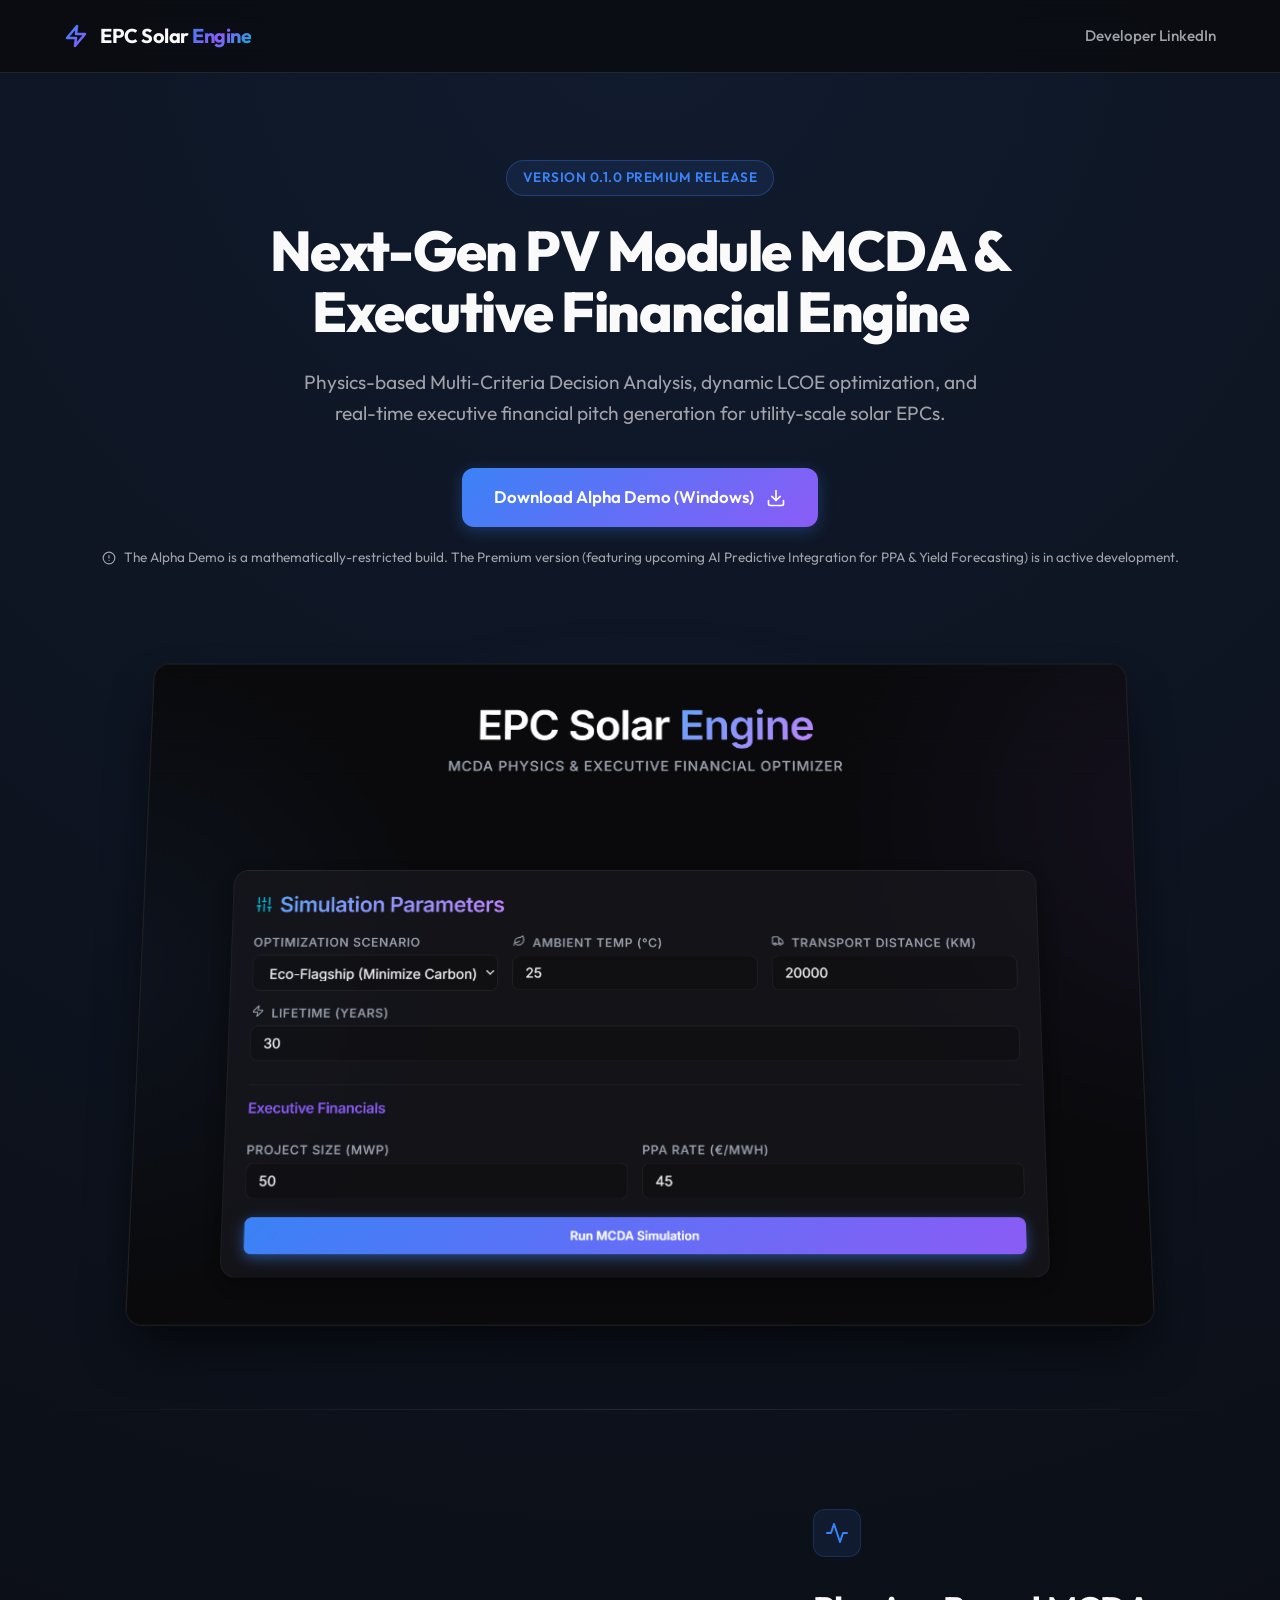
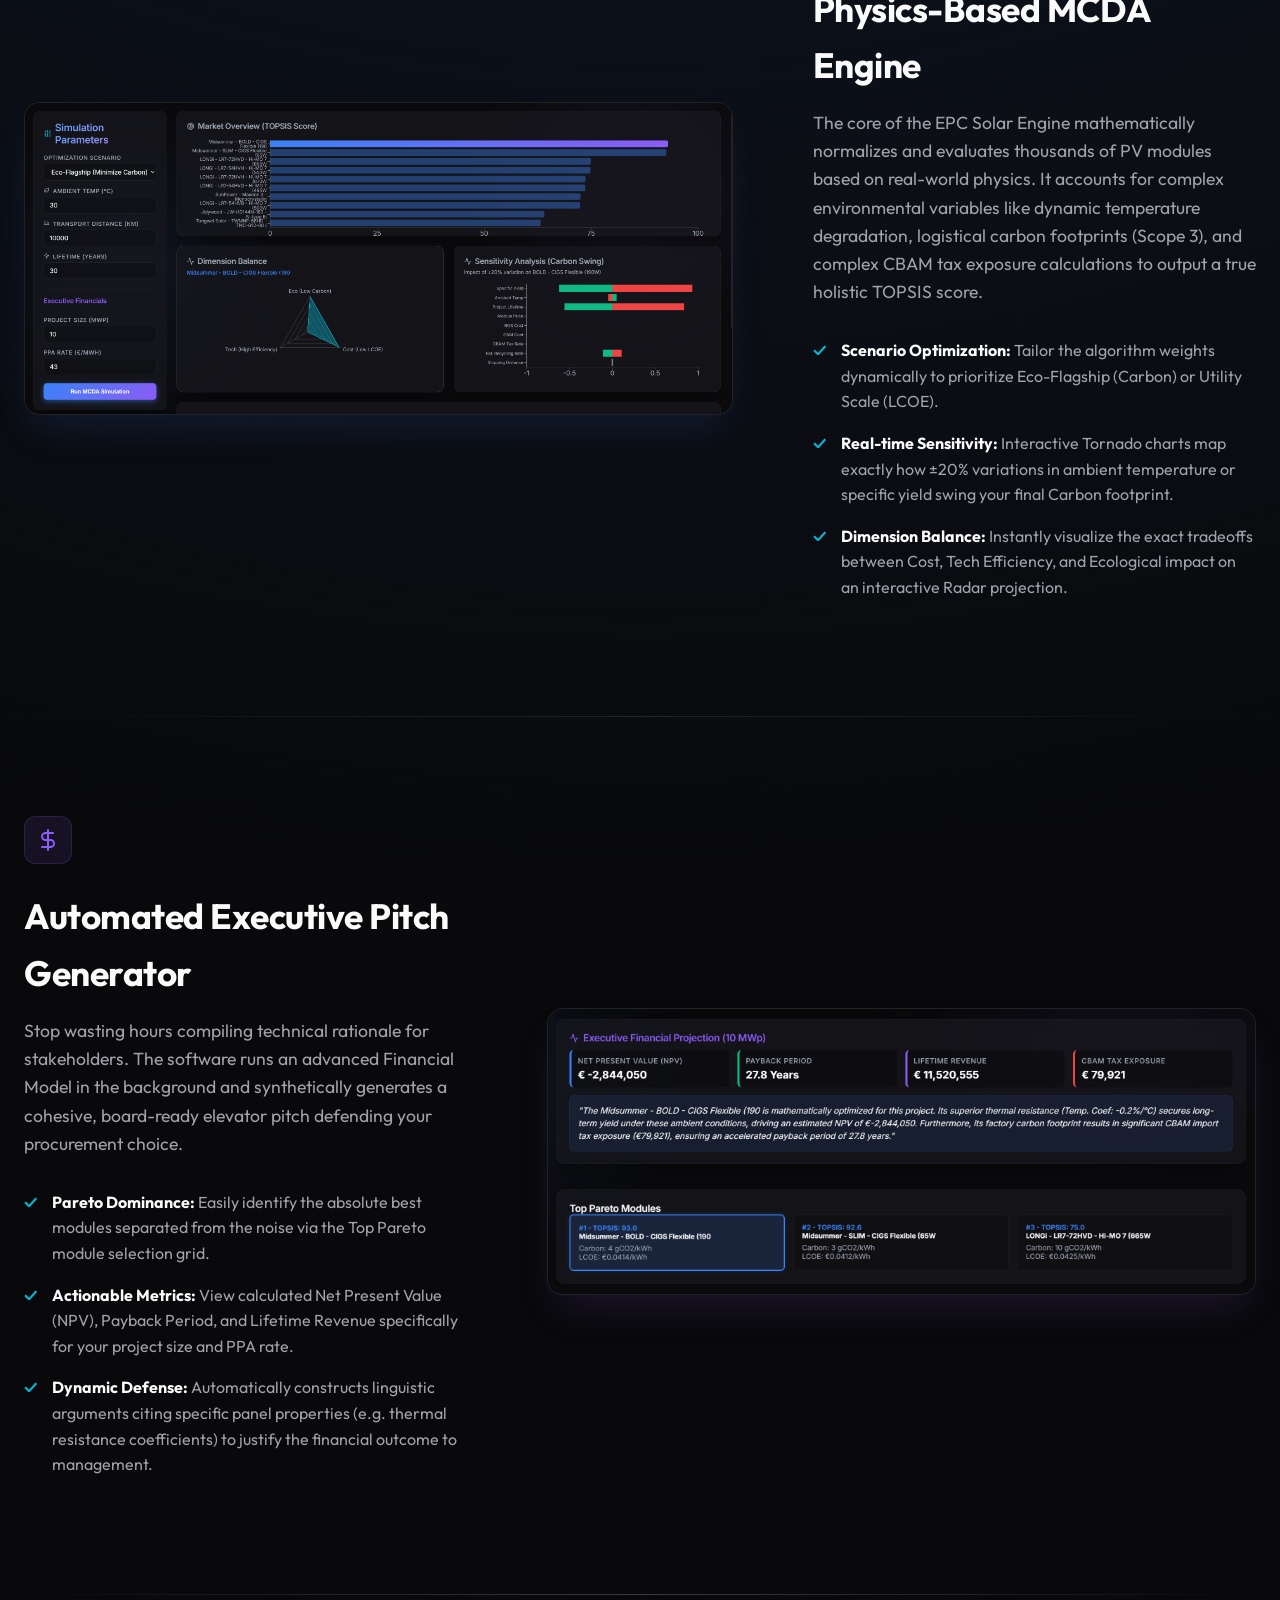
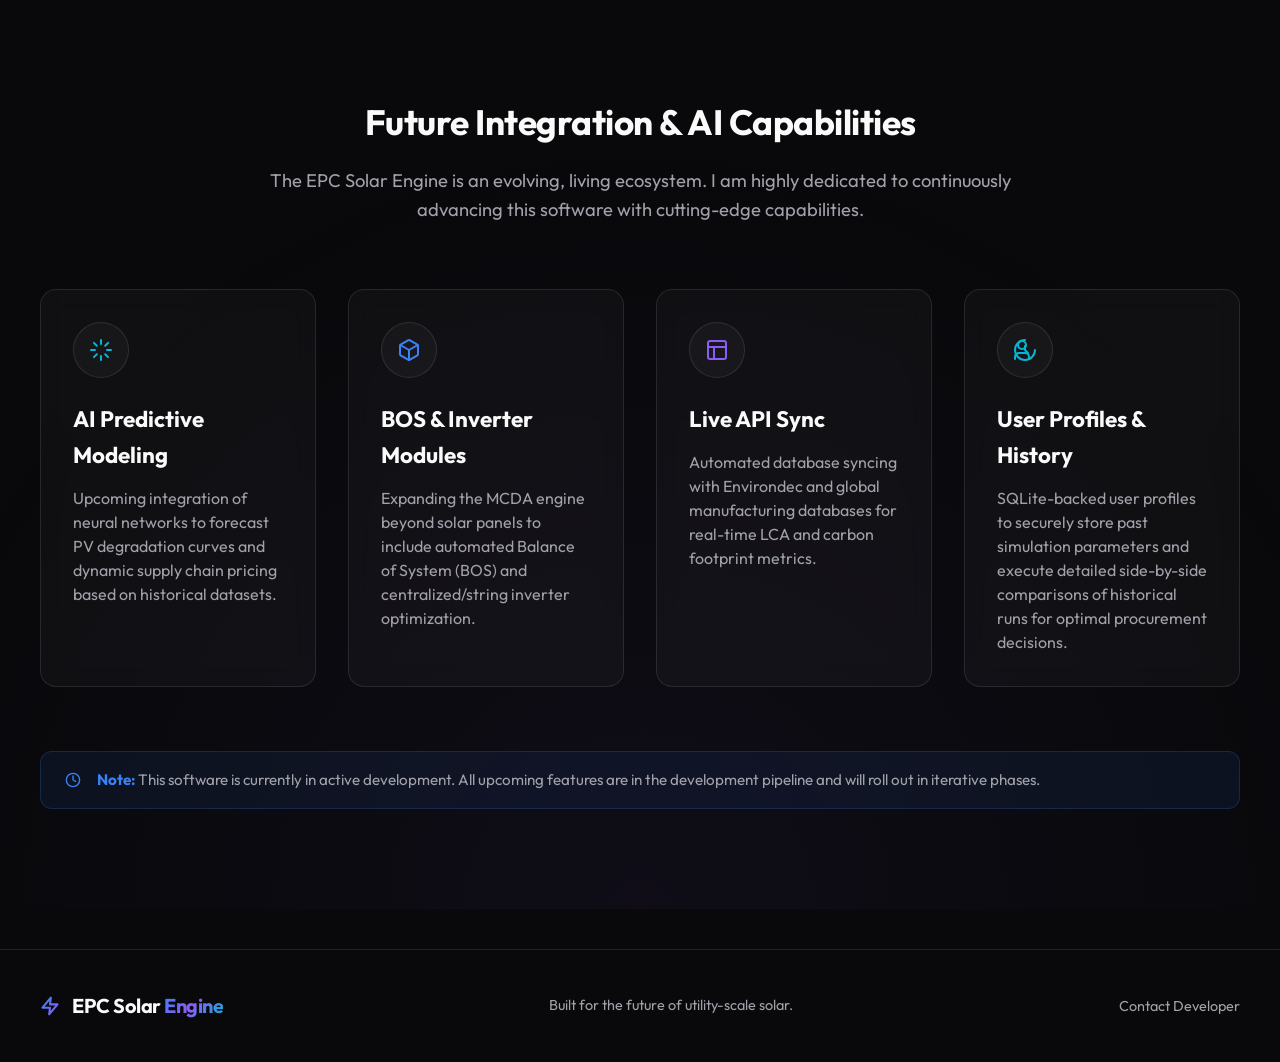
==== commit 670c754e: "Add User Profiles & History to future roadmap in README and landing page" ====
--- a/index.html
+++ b/index.html
@@ -130,6 +130,13 @@
           <h3>Live API Sync</h3>
           <p>Automated database syncing with Environdec and global manufacturing databases for real-time LCA and carbon footprint metrics.</p>
         </div>
+        <div class="roadmap-card">
+          <div class="roadmap-icon">
+            <svg xmlns="http://www.w3.org/2000/svg" width="24" height="24" viewBox="0 0 24 24" fill="none" stroke="var(--accent-cyan)" stroke-width="2" stroke-linecap="round" stroke-linejoin="round"><path d="M16 21v-2a4 4 0 0 0-4-4H6a4 4 0 0 0-4 4v2"></path><circle cx="9" cy="7" r="4"></circle><path d="M12 8v4l3 3"></path><path d="M22 12A10 10 0 1 1 12 2"></path></svg>
+          </div>
+          <h3>User Profiles & History</h3>
+          <p>SQLite-backed user profiles to securely store past simulation parameters and execute detailed side-by-side comparisons of historical runs for optimal procurement decisions.</p>
+        </div>
       </div>
 
       <div class="development-notice">
--- a/styles.css
+++ b/styles.css
@@ -342,7 +342,7 @@
 
 .roadmap-grid {
   display: grid;
-  grid-template-columns: repeat(3, 1fr);
+  grid-template-columns: repeat(auto-fit, minmax(260px, 1fr));
   gap: 32px;
   margin-bottom: 64px;
 }
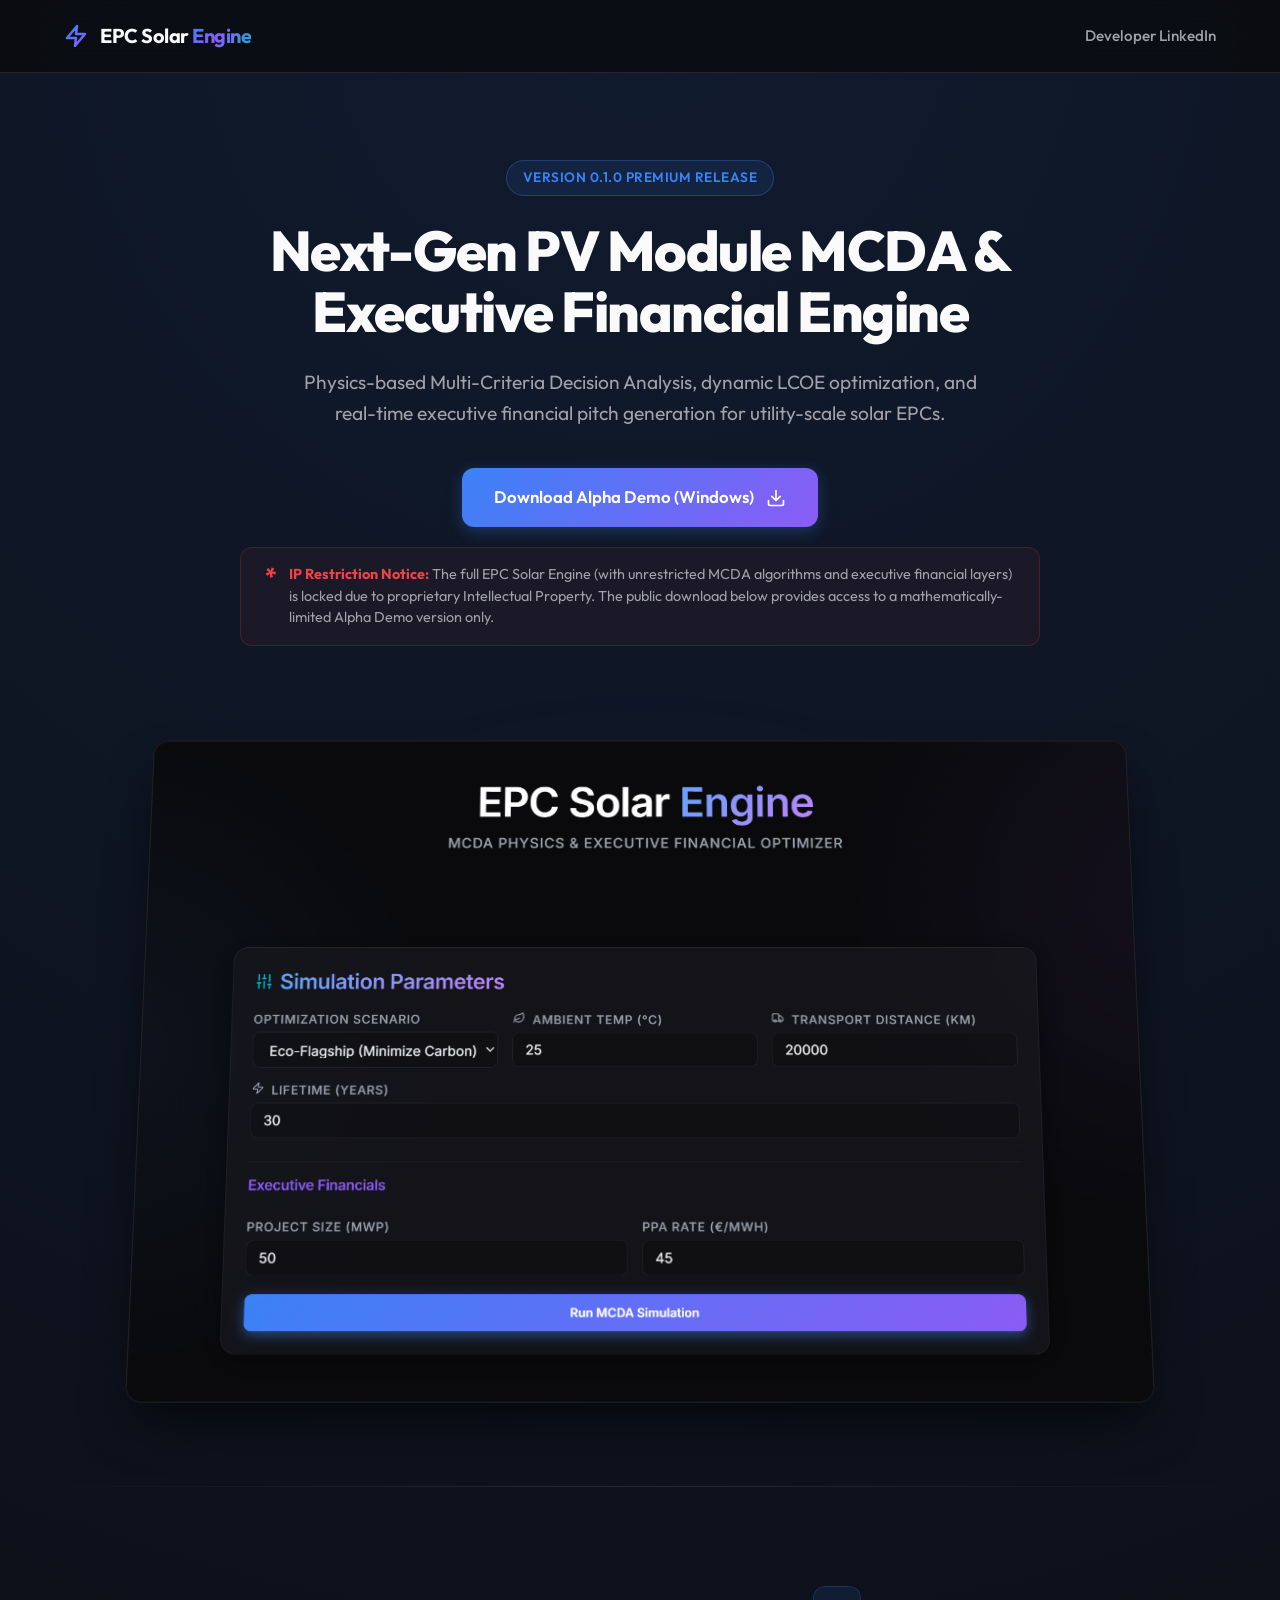
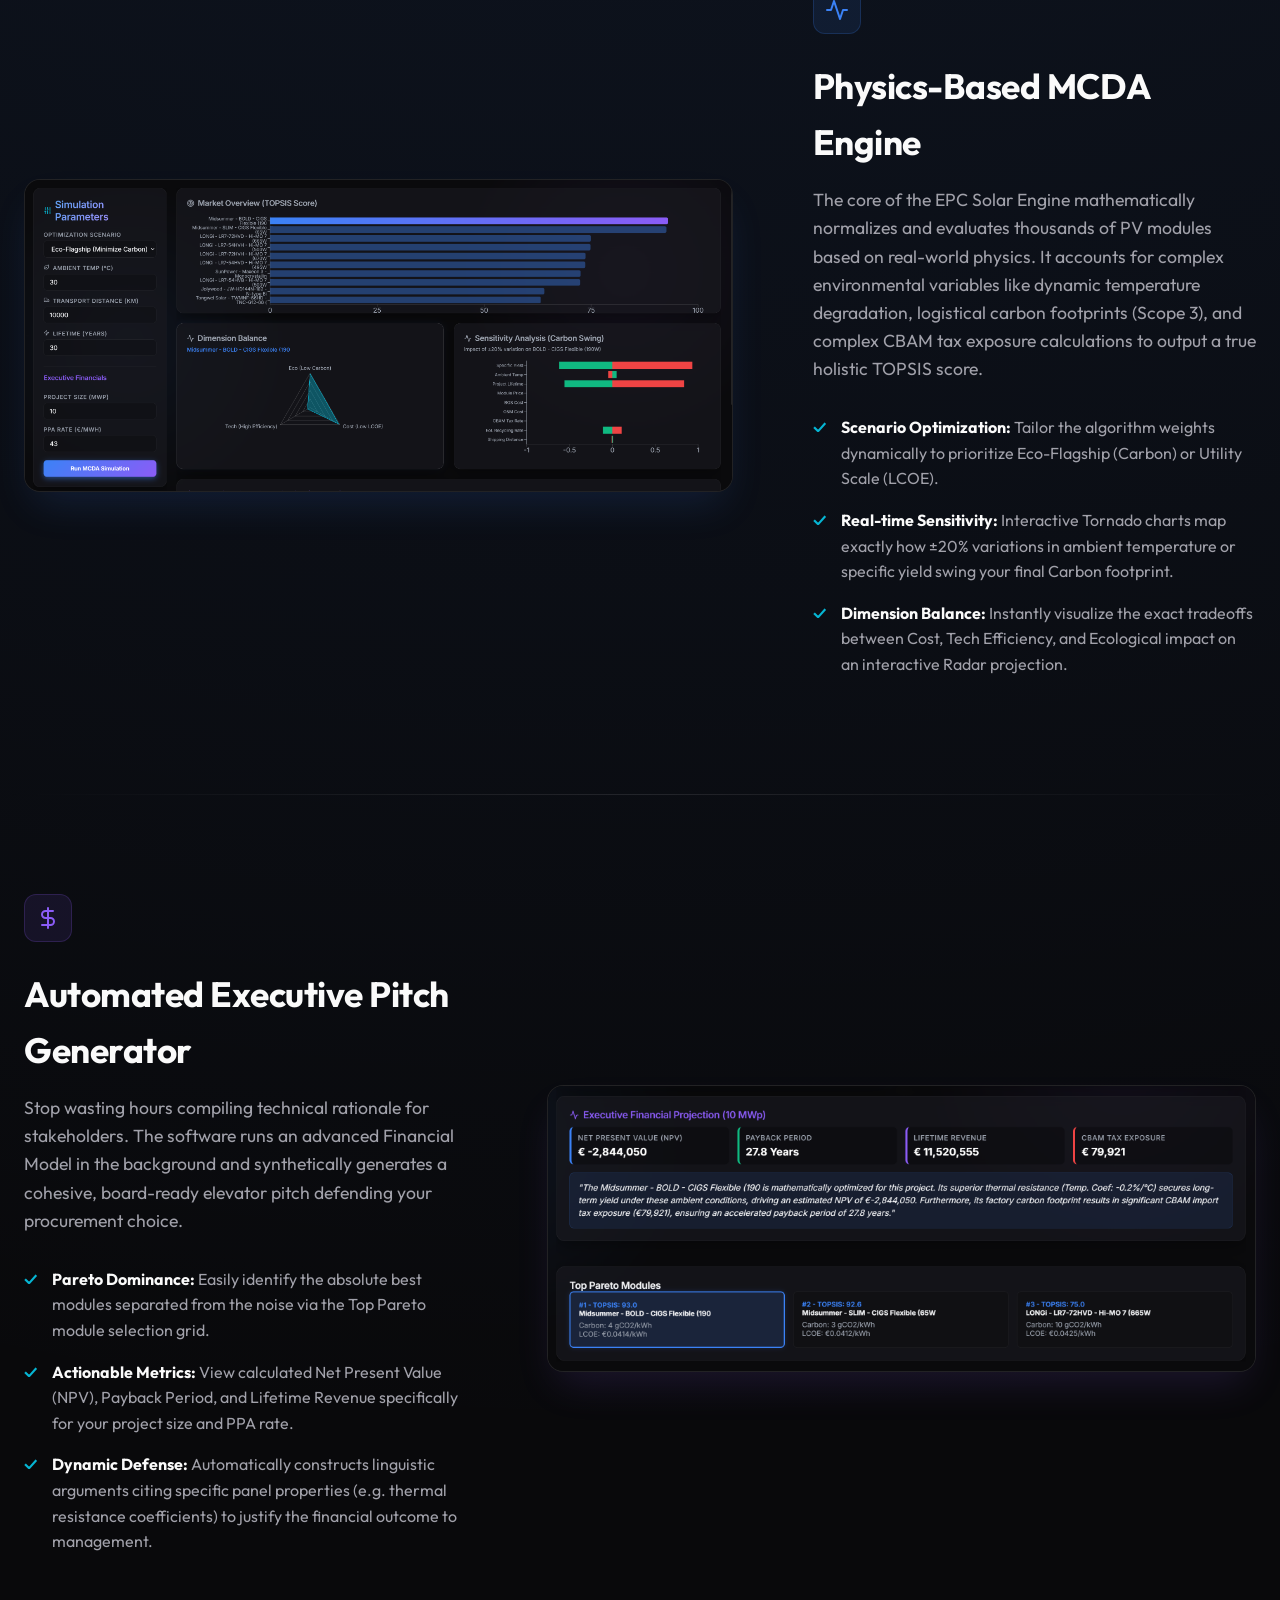
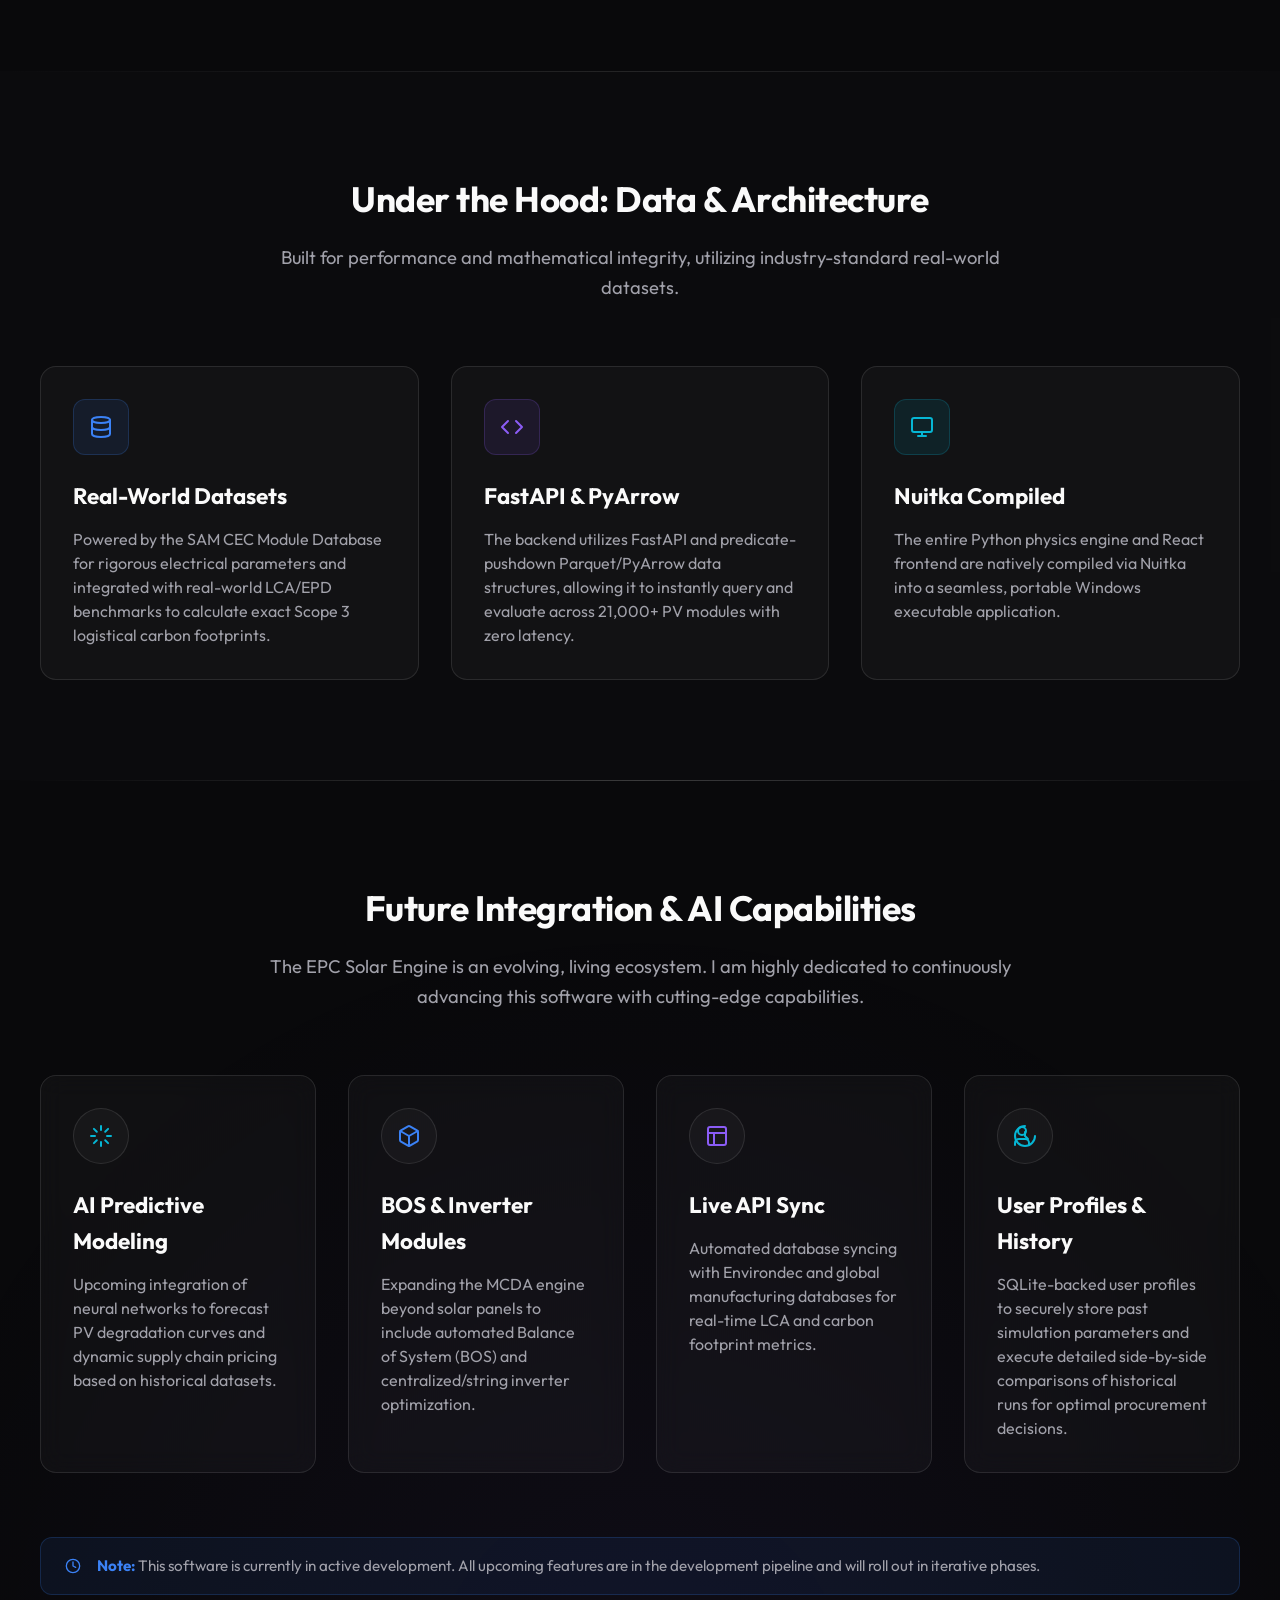
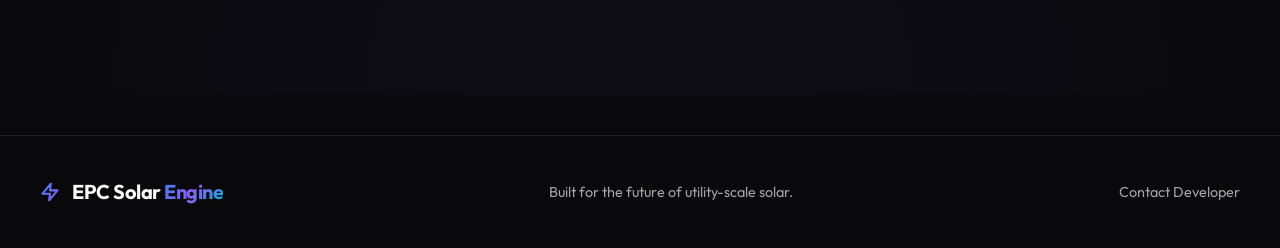
==== commit 80e3fb0b: "Overhaul landing page and README with IP restrictions and Technical Specs" ====
--- a/index.html
+++ b/index.html
@@ -36,15 +36,15 @@
       </p>
       
       <div class="cta-group">
-        <a href="https://github.com/YashGupta/epc-solar-public/releases" target="_blank" rel="noopener noreferrer" class="btn-primary">
+        <a href="https://github.com/Realsinister/epc-solar-landing-page/releases" target="_blank" rel="noopener noreferrer" class="btn-primary">
           <span>Download Alpha Demo (Windows)</span>
           <svg xmlns="http://www.w3.org/2000/svg" width="20" height="20" viewBox="0 0 24 24" fill="none" stroke="currentColor" stroke-width="2" stroke-linecap="round" stroke-linejoin="round"><path d="M21 15v4a2 2 0 0 1-2 2H5a2 2 0 0 1-2-2v-4"></path><polyline points="7 10 12 15 17 10"></polyline><line x1="12" y1="15" x2="12" y2="3"></line></svg>
         </a>
       </div>
-      <p class="disclaimer">
-        <svg xmlns="http://www.w3.org/2000/svg" width="14" height="14" viewBox="0 0 24 24" fill="none" stroke="currentColor" stroke-width="2" stroke-linecap="round" stroke-linejoin="round"><circle cx="12" cy="12" r="10"></circle><line x1="12" y1="8" x2="12" y2="12"></line><line x1="12" y1="16" x2="12.01" y2="16"></line></svg>
-        The Alpha Demo is a mathematically-restricted build. The Premium version (featuring upcoming AI Predictive Integration for PPA & Yield Forecasting) is in active development.
-      </p>
+      <div class="ip-disclaimer">
+        <span class="asterisk">*</span>
+        <p><strong>IP Restriction Notice:</strong> The full EPC Solar Engine (with unrestricted MCDA algorithms and executive financial layers) is locked due to proprietary Intellectual Property. The public download below provides access to a mathematically-limited Alpha Demo version only.</p>
+      </div>
     </div>
 
     <!-- Hero Image 3D Presentation -->
@@ -96,6 +96,40 @@
           <li><strong>Actionable Metrics:</strong> View calculated Net Present Value (NPV), Payback Period, and Lifetime Revenue specifically for your project size and PPA rate.</li>
           <li><strong>Dynamic Defense:</strong> Automatically constructs linguistic arguments citing specific panel properties (e.g. thermal resistance coefficients) to justify the financial outcome to management.</li>
         </ul>
+      </div>
+    </div>
+  </section>
+
+  <!-- Technical Specs & Data Architecture -->
+  <section class="tech-section" id="data-architecture">
+    <div class="tech-container">
+      <div class="tech-header">
+        <h2 class="feature-heading">Under the Hood: Data & Architecture</h2>
+        <p class="tech-subtitle">Built for performance and mathematical integrity, utilizing industry-standard real-world datasets.</p>
+      </div>
+      
+      <div class="tech-grid">
+        <div class="tech-card">
+          <div class="tech-icon blue">
+            <svg xmlns="http://www.w3.org/2000/svg" width="24" height="24" viewBox="0 0 24 24" fill="none" stroke="currentColor" stroke-width="2" stroke-linecap="round" stroke-linejoin="round"><ellipse cx="12" cy="5" rx="9" ry="3"></ellipse><path d="M21 12c0 1.66-4 3-9 3s-9-1.34-9-3"></path><path d="M3 5v14c0 1.66 4 3 9 3s9-1.34 9-3V5"></path></svg>
+          </div>
+          <h3>Real-World Datasets</h3>
+          <p>Powered by the SAM CEC Module Database for rigorous electrical parameters and integrated with real-world LCA/EPD benchmarks to calculate exact Scope 3 logistical carbon footprints.</p>
+        </div>
+        <div class="tech-card">
+          <div class="tech-icon purple">
+            <svg xmlns="http://www.w3.org/2000/svg" width="24" height="24" viewBox="0 0 24 24" fill="none" stroke="currentColor" stroke-width="2" stroke-linecap="round" stroke-linejoin="round"><polyline points="16 18 22 12 16 6"></polyline><polyline points="8 6 2 12 8 18"></polyline></svg>
+          </div>
+          <h3>FastAPI & PyArrow</h3>
+          <p>The backend utilizes FastAPI and predicate-pushdown Parquet/PyArrow data structures, allowing it to instantly query and evaluate across 21,000+ PV modules with zero latency.</p>
+        </div>
+        <div class="tech-card">
+          <div class="tech-icon cyan">
+            <svg xmlns="http://www.w3.org/2000/svg" width="24" height="24" viewBox="0 0 24 24" fill="none" stroke="currentColor" stroke-width="2" stroke-linecap="round" stroke-linejoin="round"><rect x="2" y="3" width="20" height="14" rx="2" ry="2"></rect><line x1="8" y1="21" x2="16" y2="21"></line><line x1="12" y1="17" x2="12" y2="21"></line></svg>
+          </div>
+          <h3>Nuitka Compiled</h3>
+          <p>The entire Python physics engine and React frontend are natively compiled via Nuitka into a seamless, portable Windows executable application.</p>
+        </div>
       </div>
     </div>
   </section>
--- a/styles.css
+++ b/styles.css
@@ -152,14 +152,36 @@
   box-shadow: 0 8px 25px rgba(59, 130, 246, 0.4);
 }
 
-.disclaimer {
-  font-size: 0.85rem;
-  color: var(--text-muted);
-  display: flex;
-  align-items: center;
+.ip-disclaimer {
+  font-size: 0.9rem;
+  color: var(--text-muted);
+  display: flex;
+  align-items: flex-start;
   justify-content: center;
-  gap: 8px;
+  gap: 12px;
   animation: fadeUp 0.8s ease-out 0.4s both;
+  background: rgba(239, 68, 68, 0.05);
+  border: 1px solid rgba(239, 68, 68, 0.2);
+  padding: 16px 24px;
+  border-radius: 12px;
+  max-width: 800px;
+  margin: 0 auto;
+}
+
+.ip-disclaimer .asterisk {
+  color: #ef4444;
+  font-size: 1.5rem;
+  line-height: 1;
+  font-weight: 700;
+}
+
+.ip-disclaimer p {
+  text-align: left;
+  line-height: 1.5;
+}
+
+.ip-disclaimer strong {
+  color: #ef4444;
 }
 
 /* 3D Visual Presentation */
@@ -306,6 +328,85 @@
   box-shadow: 0 20px 40px -10px rgba(139, 92, 246, 0.15);
 }
 
+/* Tech Specs Section */
+.tech-section {
+  padding: 100px 24px;
+  position: relative;
+  background: rgba(255, 255, 255, 0.01);
+}
+
+.tech-section::before {
+  content: '';
+  position: absolute;
+  top: 0;
+  left: 0;
+  right: 0;
+  height: 1px;
+  background: linear-gradient(90deg, transparent, var(--border-light), transparent);
+}
+
+.tech-container {
+  max-width: 1200px;
+  margin: 0 auto;
+}
+
+.tech-header {
+  text-align: center;
+  margin-bottom: 64px;
+}
+
+.tech-subtitle {
+  color: var(--text-muted);
+  font-size: 1.15rem;
+  max-width: 800px;
+  margin: 0 auto;
+}
+
+.tech-grid {
+  display: grid;
+  grid-template-columns: repeat(auto-fit, minmax(260px, 1fr));
+  gap: 32px;
+}
+
+.tech-card {
+  background: var(--bg-card);
+  border: 1px solid var(--border-light);
+  border-radius: 16px;
+  padding: 32px;
+  transition: all 0.3s ease;
+}
+
+.tech-card:hover {
+  transform: translateY(-5px);
+  border-color: var(--border-highlight);
+  background: var(--bg-card-hover);
+}
+
+.tech-icon {
+  width: 56px;
+  height: 56px;
+  border-radius: 12px;
+  display: flex;
+  align-items: center;
+  justify-content: center;
+  margin-bottom: 24px;
+}
+.tech-icon.blue { background: rgba(59, 130, 246, 0.1); color: var(--accent-blue); border: 1px solid rgba(59, 130, 246, 0.2); }
+.tech-icon.purple { background: rgba(139, 92, 246, 0.1); color: var(--accent-purple); border: 1px solid rgba(139, 92, 246, 0.2); }
+.tech-icon.cyan { background: rgba(6, 182, 212, 0.1); color: var(--accent-cyan); border: 1px solid rgba(6, 182, 212, 0.2); }
+
+.tech-card h3 {
+  font-size: 1.4rem;
+  margin-bottom: 12px;
+  color: var(--text-main);
+}
+
+.tech-card p {
+  color: var(--text-muted);
+  font-size: 1rem;
+  line-height: 1.5;
+}
+
 /* Roadmap Section */
 .roadmap-section {
   padding: 100px 24px;
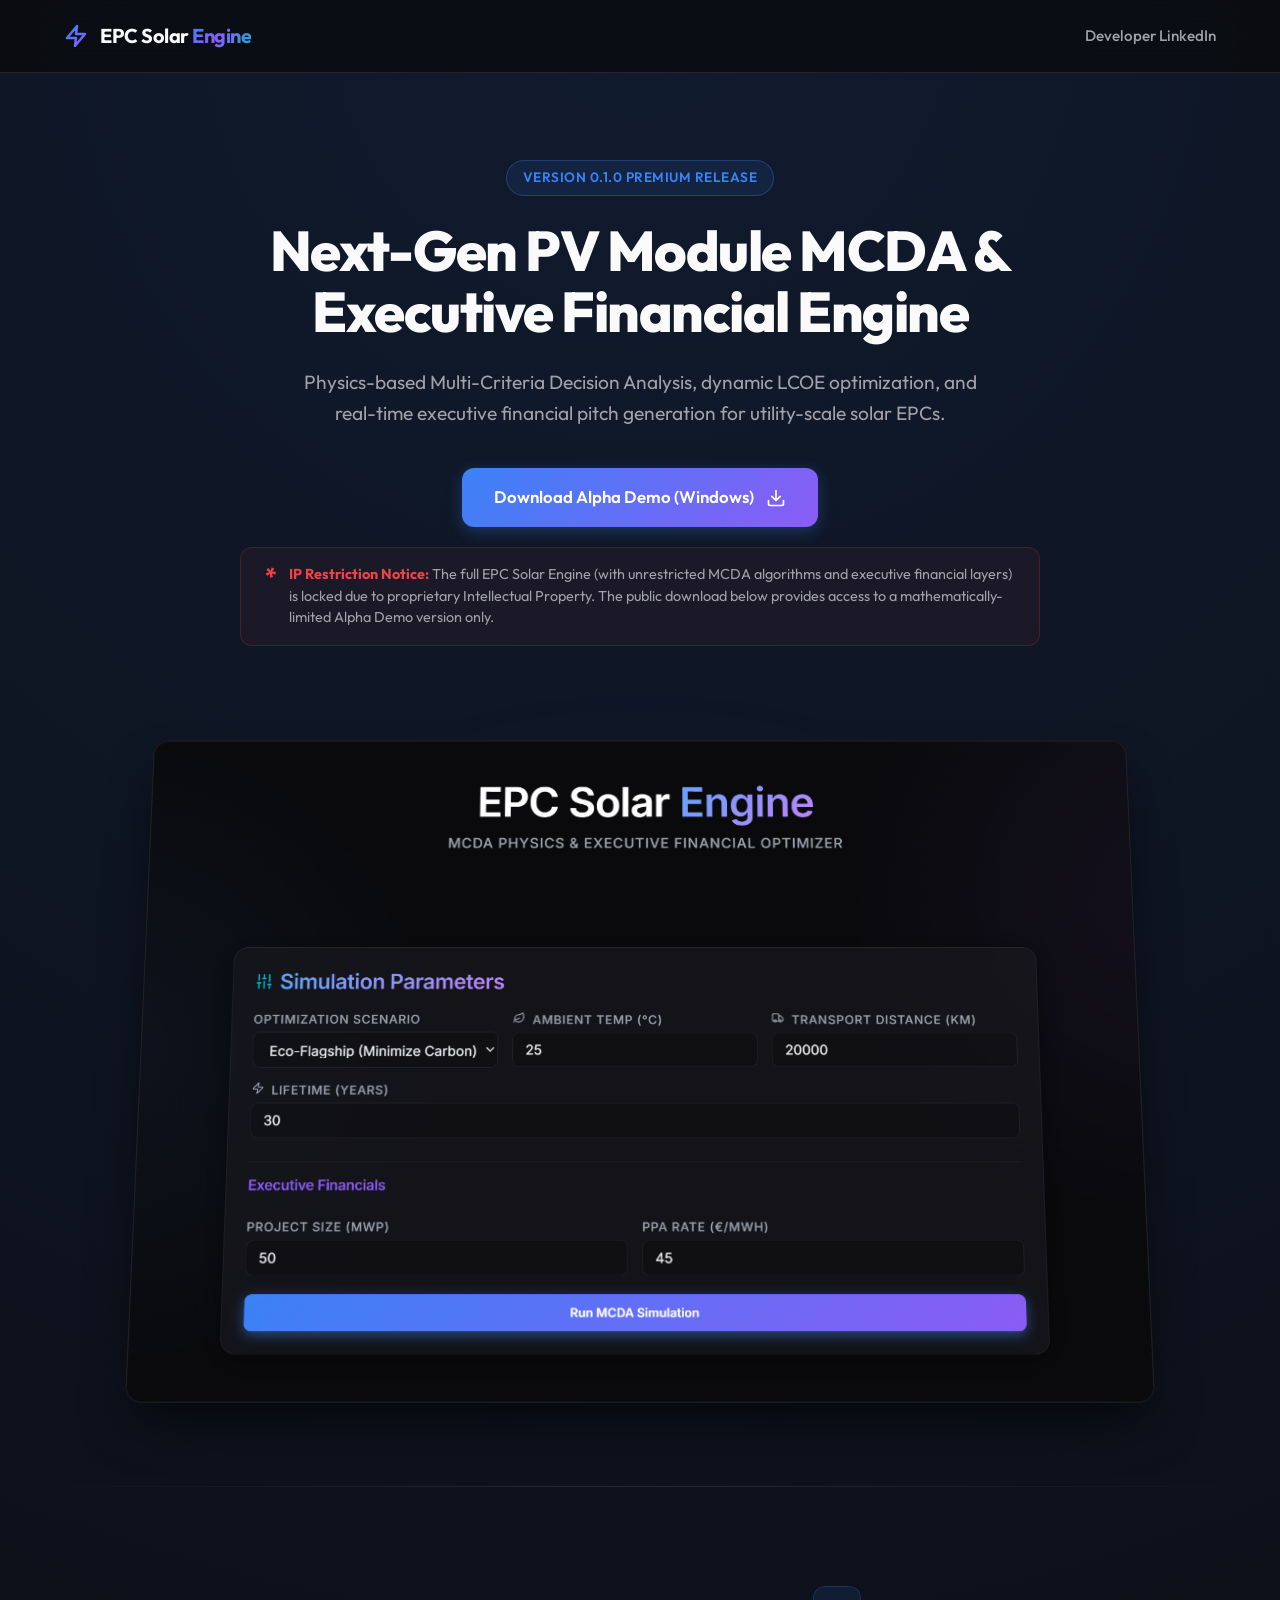
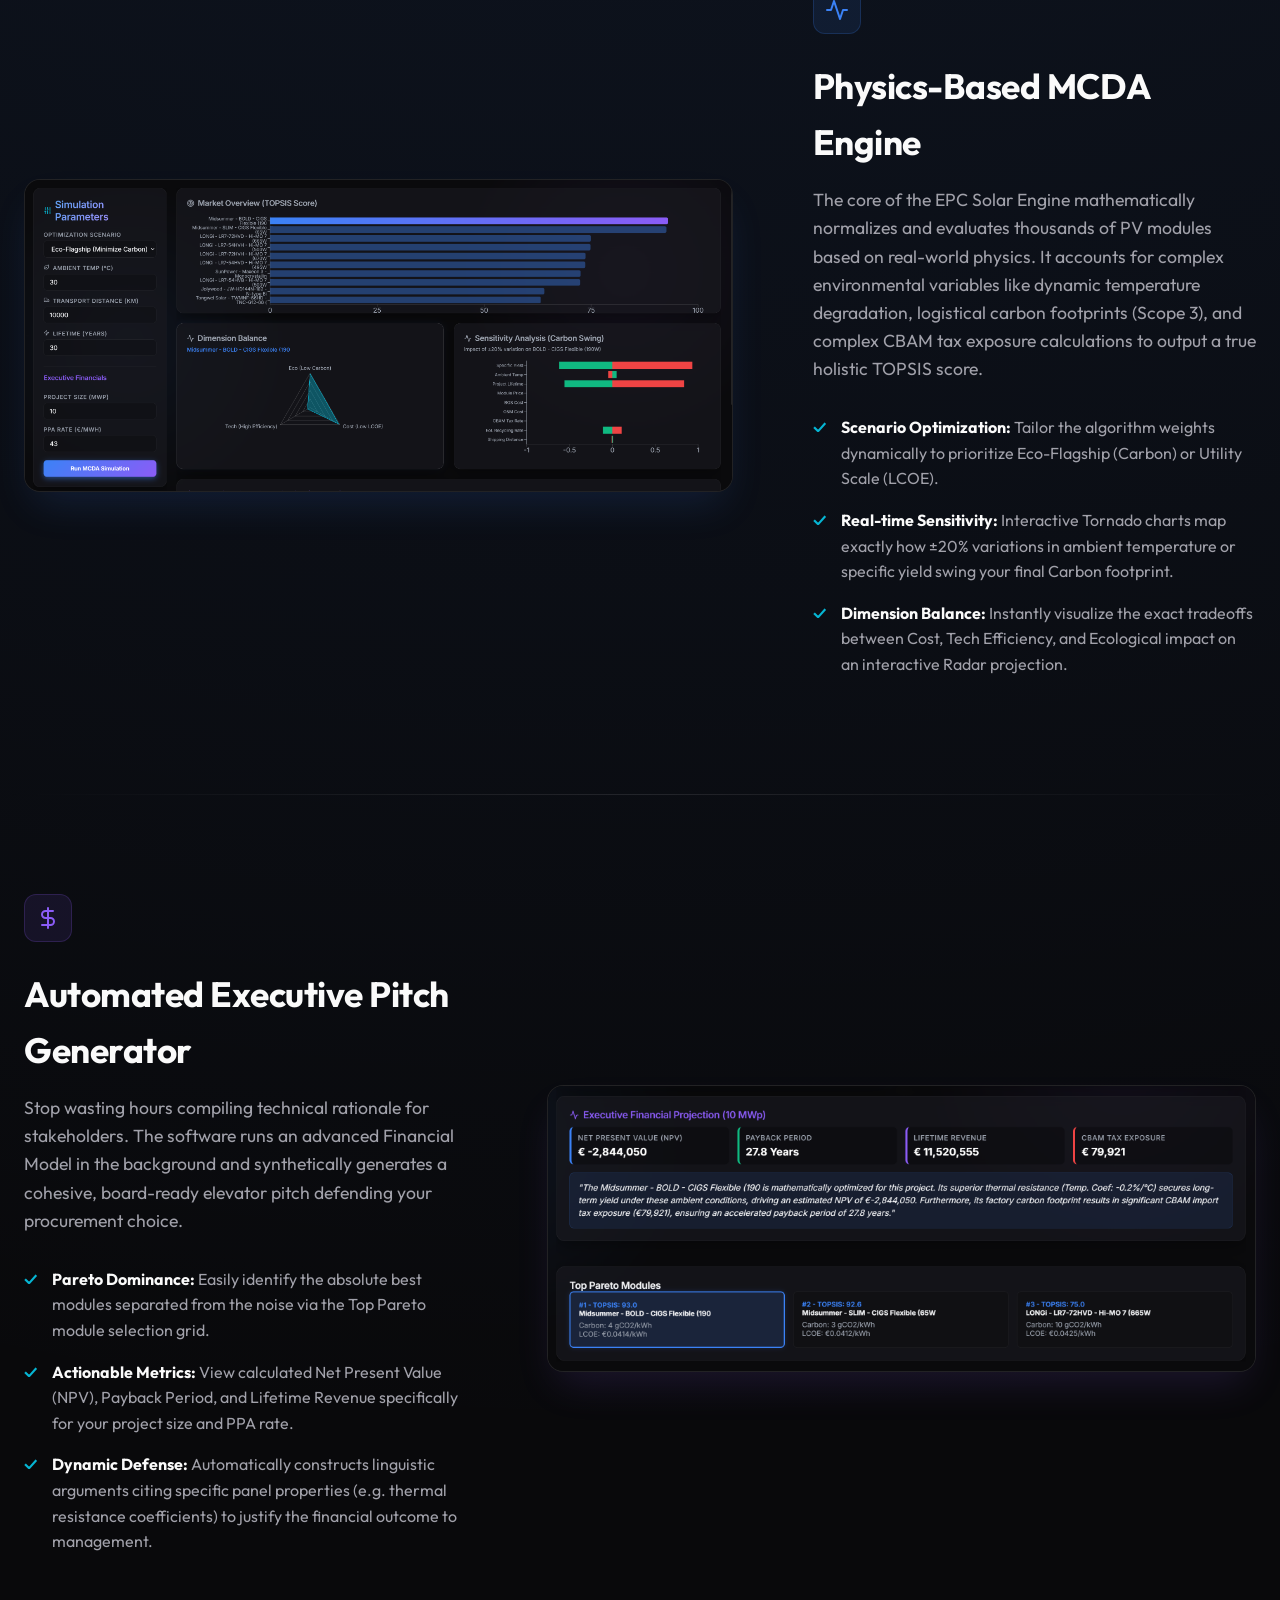
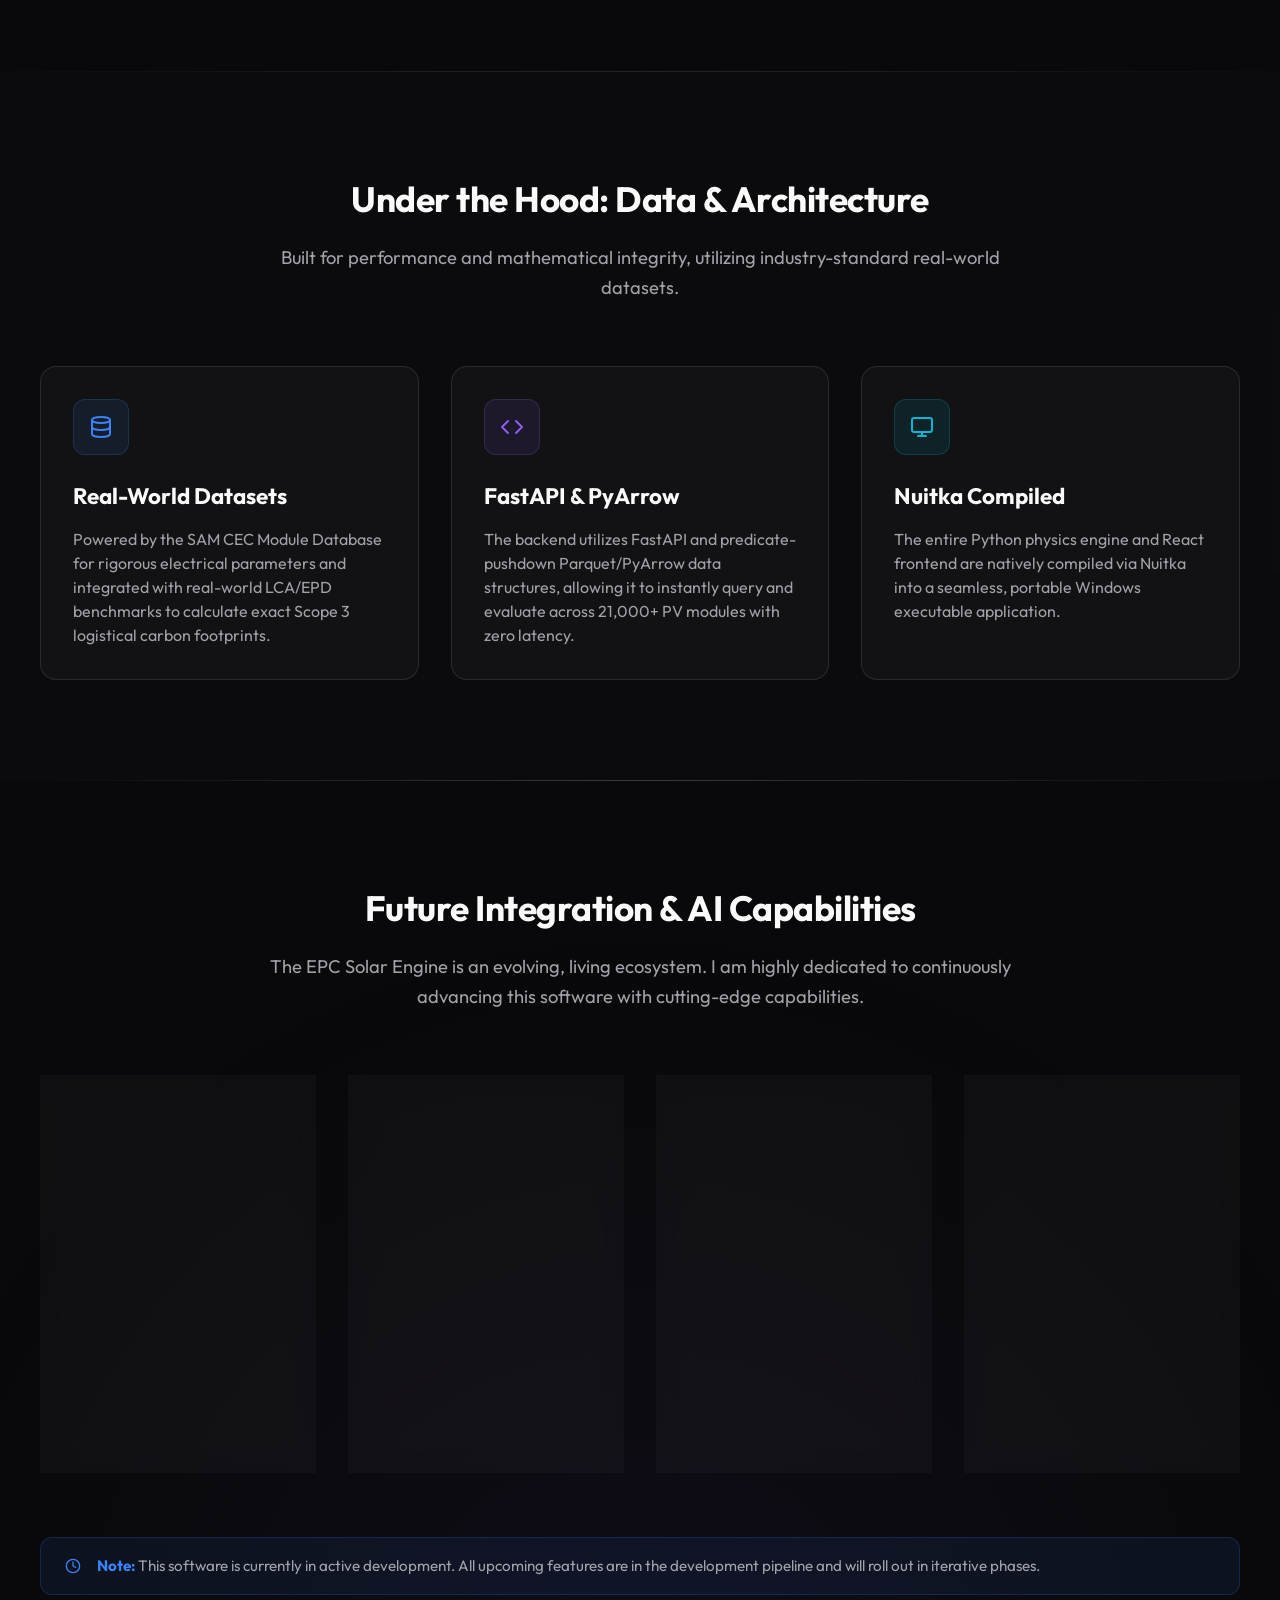
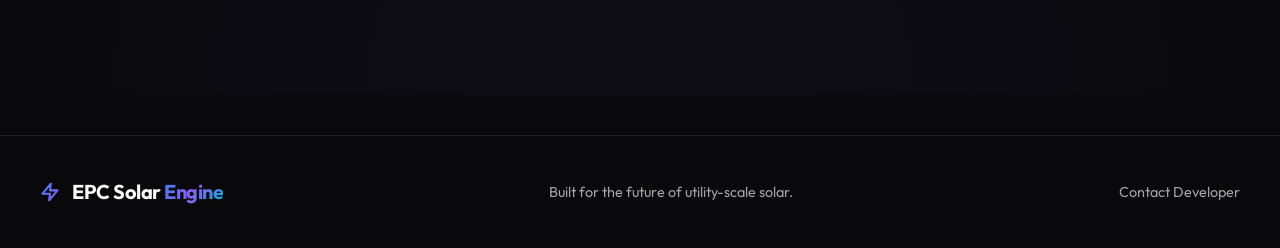
==== commit 6fc9fb5e: "Revert URLs back to epc-solar-landing-page to protect live links" ====
(no text change in the page or its own stylesheets)
